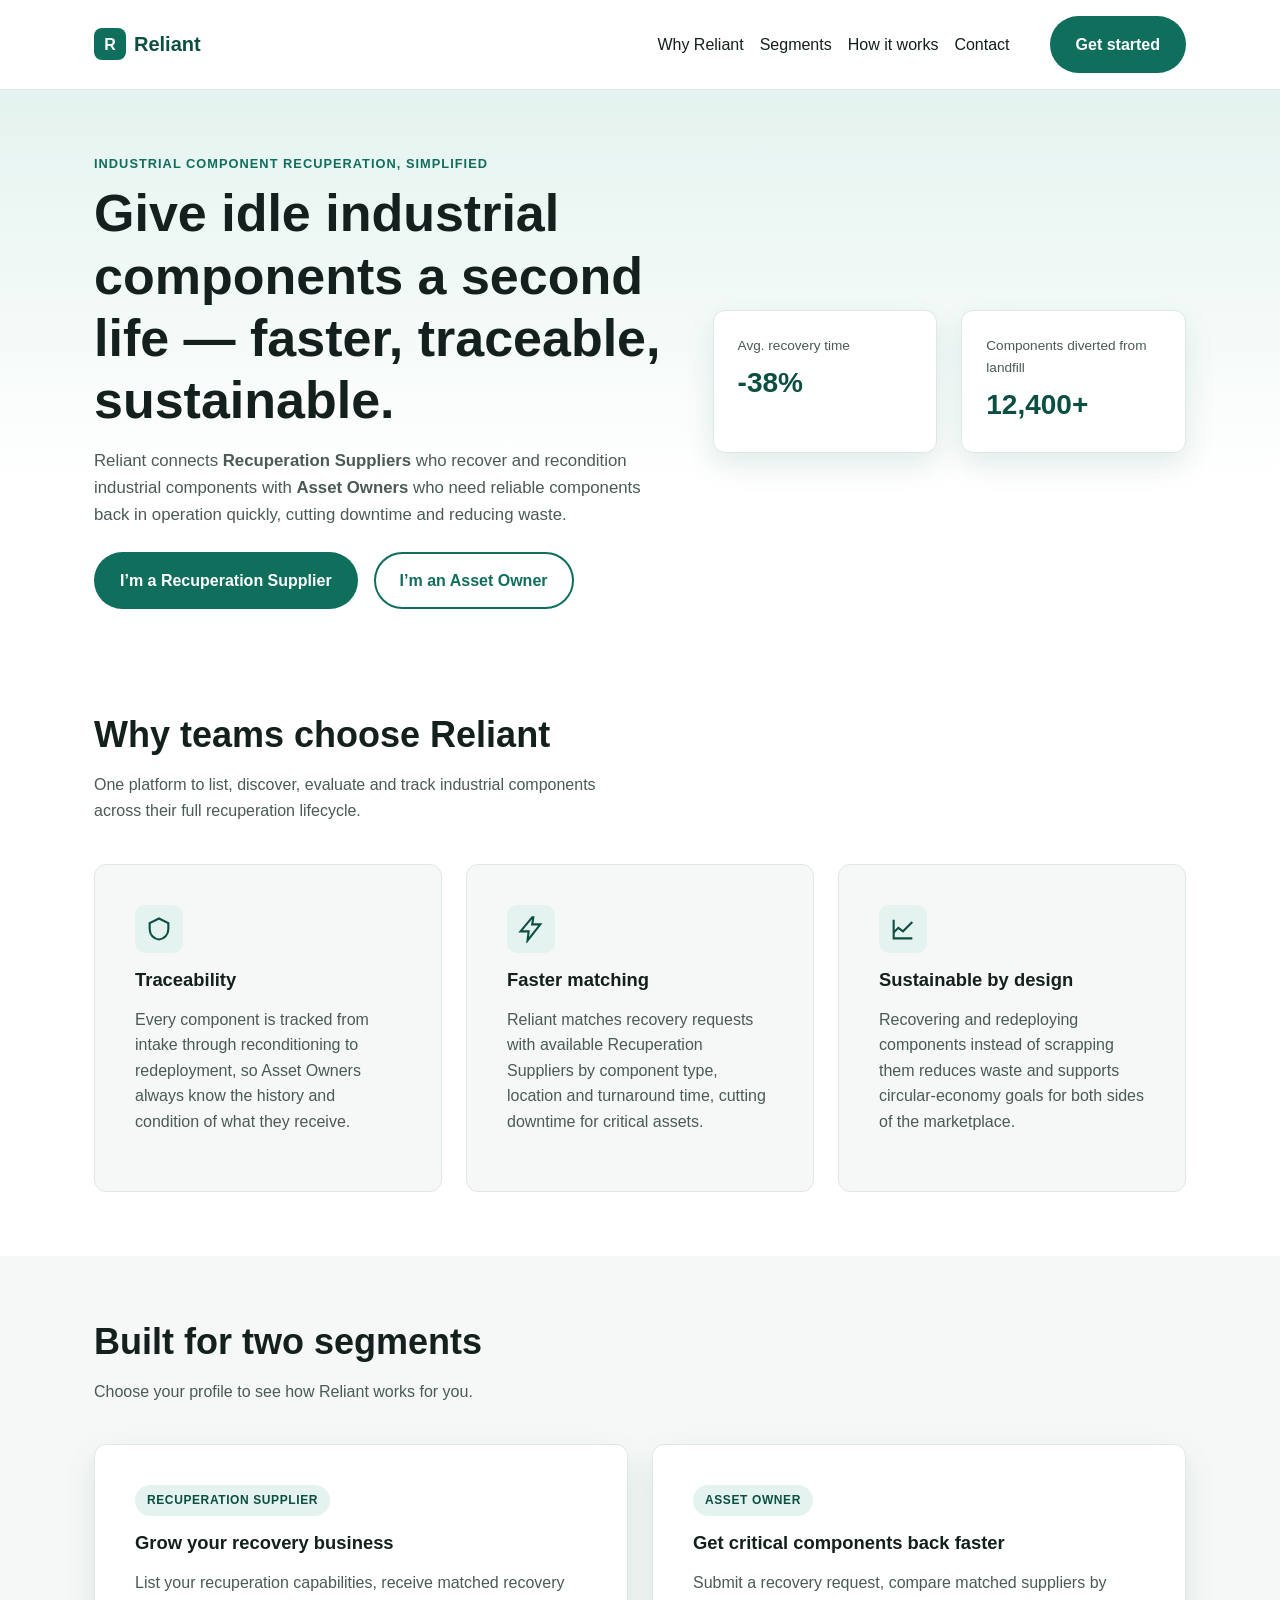
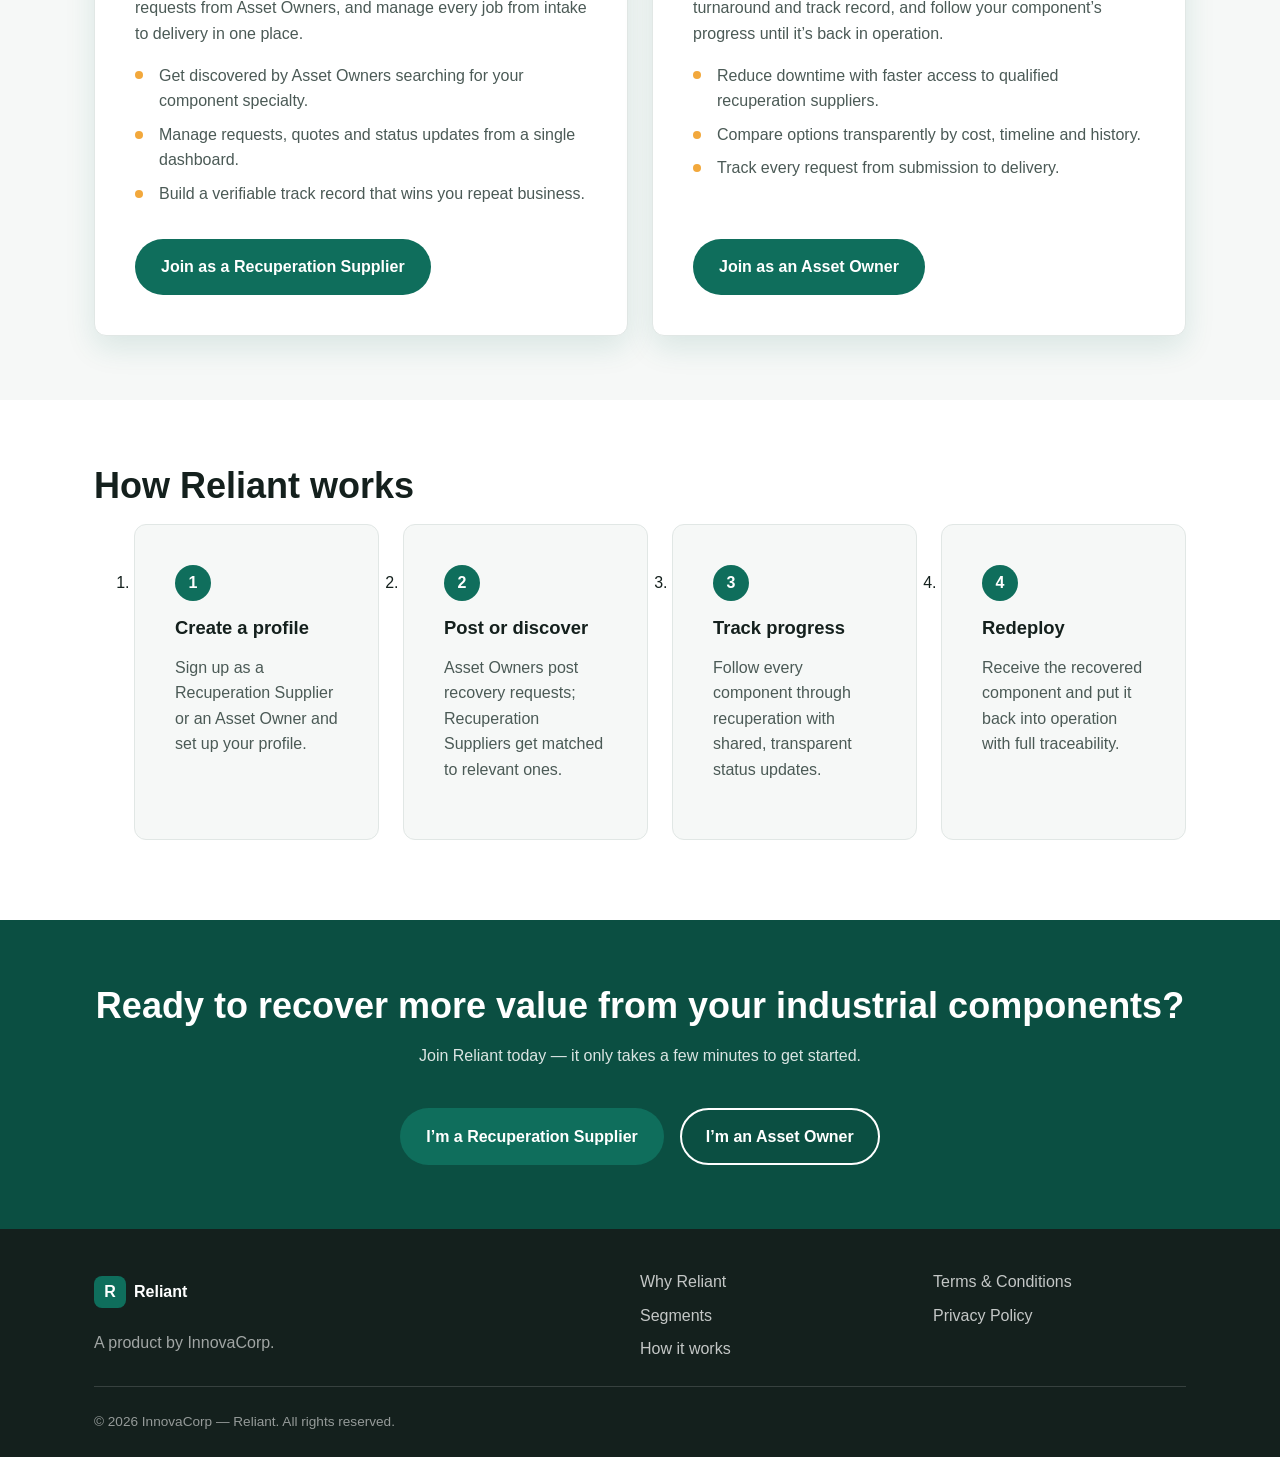
==== index.html @ 4a05639f "chore: initialize Reliant landing page repository" ====
<!DOCTYPE html>
<html lang="en">
<head>
  <meta charset="UTF-8" />
  <meta name="viewport" content="width=device-width, initial-scale=1.0" />
  <title>Reliant | Industrial Component Recuperation Platform</title>
  <meta name="description" content="Reliant connects Recuperation Suppliers and Asset Owners to recover, recondition and redeploy industrial components faster and more sustainably." />
  <meta name="keywords" content="Reliant, InnovaCorp, industrial component recovery, asset recovery, recuperation supplier, asset owner, circular economy" />
  <meta name="author" content="InnovaCorp" />

  <!-- Open Graph -->
  <meta property="og:title" content="Reliant | Industrial Component Recuperation Platform" />
  <meta property="og:description" content="Connecting Recuperation Suppliers and Asset Owners to give industrial components a second life." />
  <meta property="og:type" content="website" />

  <link rel="icon" href="assets/img/favicon.svg" type="image/svg+xml" />
  <link rel="stylesheet" href="assets/css/styles.css" />
</head>
<body>

  <a class="skip-link" href="#main-content">Skip to main content</a>

  <header class="site-header" role="banner">
    <div class="container header-inner">
      <a href="#top" class="logo" aria-label="Reliant home">
        <span class="logo-mark" aria-hidden="true">R</span>
        <span class="logo-text">Reliant</span>
      </a>

      <button
        class="nav-toggle"
        id="navToggle"
        type="button"
        aria-expanded="false"
        aria-controls="primaryNav"
        aria-label="Toggle navigation menu"
      >
        <span class="nav-toggle-bar"></span>
        <span class="nav-toggle-bar"></span>
        <span class="nav-toggle-bar"></span>
      </button>

      <nav class="primary-nav" id="primaryNav" aria-label="Primary">
        <ul>
          <li><a href="#value-proposition">Why Reliant</a></li>
          <li><a href="#segments">Segments</a></li>
          <li><a href="#how-it-works">How it works</a></li>
          <li><a href="#contact-cta">Contact</a></li>
        </ul>
        <a class="btn btn-primary nav-cta" href="#segments">Get started</a>
      </nav>
    </div>
  </header>

  <main id="main-content">

    <section id="top" class="hero" aria-labelledby="hero-heading">
      <div class="container hero-inner">
        <div class="hero-copy">
          <p class="eyebrow">Industrial component recuperation, simplified</p>
          <h1 id="hero-heading">
            Give idle industrial components a second life &mdash; faster, traceable, sustainable.
          </h1>
          <p class="hero-subtitle">
            Reliant connects <strong>Recuperation Suppliers</strong> who recover and recondition
            industrial components with <strong>Asset Owners</strong> who need reliable components
            back in operation quickly, cutting downtime and reducing waste.
          </p>
          <div class="hero-actions">
            <a class="btn btn-primary" href="#segments" data-segment-link="recuperation-supplier">
              I&rsquo;m a Recuperation Supplier
            </a>
            <a class="btn btn-secondary" href="#segments" data-segment-link="asset-owner">
              I&rsquo;m an Asset Owner
            </a>
          </div>
        </div>
        <div class="hero-media" aria-hidden="true">
          <div class="hero-card hero-card-1">
            <span class="hero-card-label">Avg. recovery time</span>
            <span class="hero-card-value">-38%</span>
          </div>
          <div class="hero-card hero-card-2">
            <span class="hero-card-label">Components diverted from landfill</span>
            <span class="hero-card-value">12,400+</span>
          </div>
        </div>
      </div>
    </section>

    <section id="value-proposition" class="value-proposition" aria-labelledby="value-heading">
      <div class="container">
        <h2 id="value-heading">Why teams choose Reliant</h2>
        <p class="section-intro">
          One platform to list, discover, evaluate and track industrial components across their
          full recuperation lifecycle.
        </p>

        <div class="value-grid">
          <article class="value-card">
            <div class="value-icon" aria-hidden="true">
              <svg viewBox="0 0 24 24" width="28" height="28" fill="none" stroke="currentColor" stroke-width="1.8">
                <path d="M12 3l8 4v5c0 5-3.5 8.5-8 9-4.5-.5-8-4-8-9V7l8-4z" />
              </svg>
            </div>
            <h3>Traceability</h3>
            <p>
              Every component is tracked from intake through reconditioning to redeployment, so
              Asset Owners always know the history and condition of what they receive.
            </p>
          </article>

          <article class="value-card">
            <div class="value-icon" aria-hidden="true">
              <svg viewBox="0 0 24 24" width="28" height="28" fill="none" stroke="currentColor" stroke-width="1.8">
                <path d="M13 2L3 14h7l-1 8 11-14h-7l1-6z" />
              </svg>
            </div>
            <h3>Faster matching</h3>
            <p>
              Reliant matches recovery requests with available Recuperation Suppliers by
              component type, location and turnaround time, cutting downtime for critical assets.
            </p>
          </article>

          <article class="value-card">
            <div class="value-icon" aria-hidden="true">
              <svg viewBox="0 0 24 24" width="28" height="28" fill="none" stroke="currentColor" stroke-width="1.8">
                <path d="M4 4v16h16" />
                <path d="M4 15l4-4 4 3 8-8" />
              </svg>
            </div>
            <h3>Sustainable by design</h3>
            <p>
              Recovering and redeploying components instead of scrapping them reduces waste and
              supports circular-economy goals for both sides of the marketplace.
            </p>
          </article>
        </div>
      </div>
    </section>

    <section id="segments" class="segments" aria-labelledby="segments-heading">
      <div class="container">
        <h2 id="segments-heading">Built for two segments</h2>
        <p class="section-intro">Choose your profile to see how Reliant works for you.</p>

        <div class="segment-grid">
          <article class="segment-card" aria-labelledby="segment-supplier-heading">
            <p class="segment-tag">Recuperation Supplier</p>
            <h3 id="segment-supplier-heading">Grow your recovery business</h3>
            <p>
              List your recuperation capabilities, receive matched recovery requests from Asset
              Owners, and manage every job from intake to delivery in one place.
            </p>
            <ul class="segment-benefits">
              <li>Get discovered by Asset Owners searching for your component specialty.</li>
              <li>Manage requests, quotes and status updates from a single dashboard.</li>
              <li>Build a verifiable track record that wins you repeat business.</li>
            </ul>
            <a
              class="btn btn-primary"
              href="https://app.reliant.example.com/onboarding?segment=recuperation-supplier"
              data-segment-cta="recuperation-supplier"
            >
              Join as a Recuperation Supplier
            </a>
          </article>

          <article class="segment-card" aria-labelledby="segment-owner-heading">
            <p class="segment-tag">Asset Owner</p>
            <h3 id="segment-owner-heading">Get critical components back faster</h3>
            <p>
              Submit a recovery request, compare matched suppliers by turnaround and track
              record, and follow your component&rsquo;s progress until it&rsquo;s back in
              operation.
            </p>
            <ul class="segment-benefits">
              <li>Reduce downtime with faster access to qualified recuperation suppliers.</li>
              <li>Compare options transparently by cost, timeline and history.</li>
              <li>Track every request from submission to delivery.</li>
            </ul>
            <a
              class="btn btn-primary"
              href="https://app.reliant.example.com/onboarding?segment=asset-owner"
              data-segment-cta="asset-owner"
            >
              Join as an Asset Owner
            </a>
          </article>
        </div>
      </div>
    </section>

    <section id="how-it-works" class="how-it-works" aria-labelledby="how-heading">
      <div class="container">
        <h2 id="how-heading">How Reliant works</h2>

        <ol class="steps">
          <li class="step">
            <span class="step-number" aria-hidden="true">1</span>
            <h3>Create a profile</h3>
            <p>Sign up as a Recuperation Supplier or an Asset Owner and set up your profile.</p>
          </li>
          <li class="step">
            <span class="step-number" aria-hidden="true">2</span>
            <h3>Post or discover</h3>
            <p>Asset Owners post recovery requests; Recuperation Suppliers get matched to relevant ones.</p>
          </li>
          <li class="step">
            <span class="step-number" aria-hidden="true">3</span>
            <h3>Track progress</h3>
            <p>Follow every component through recuperation with shared, transparent status updates.</p>
          </li>
          <li class="step">
            <span class="step-number" aria-hidden="true">4</span>
            <h3>Redeploy</h3>
            <p>Receive the recovered component and put it back into operation with full traceability.</p>
          </li>
        </ol>
      </div>
    </section>

    <section id="contact-cta" class="contact-cta" aria-labelledby="contact-heading">
      <div class="container contact-cta-inner">
        <h2 id="contact-heading">Ready to recover more value from your industrial components?</h2>
        <p>Join Reliant today &mdash; it only takes a few minutes to get started.</p>
        <div class="hero-actions">
          <a class="btn btn-primary" href="https://app.reliant.example.com/onboarding?segment=recuperation-supplier">
            I&rsquo;m a Recuperation Supplier
          </a>
          <a class="btn btn-secondary" href="https://app.reliant.example.com/onboarding?segment=asset-owner">
            I&rsquo;m an Asset Owner
          </a>
        </div>
      </div>
    </section>

  </main>

  <footer class="site-footer" role="contentinfo">
    <div class="container footer-inner">
      <div class="footer-brand">
        <span class="logo-mark" aria-hidden="true">R</span>
        <span class="logo-text">Reliant</span>
        <p>A product by InnovaCorp.</p>
      </div>

      <nav class="footer-nav" aria-label="Footer">
        <ul>
          <li><a href="#value-proposition">Why Reliant</a></li>
          <li><a href="#segments">Segments</a></li>
          <li><a href="#how-it-works">How it works</a></li>
        </ul>
      </nav>

      <nav class="footer-legal" aria-label="Legal">
        <ul>
          <li><a href="legal/terms.html">Terms &amp; Conditions</a></li>
          <li><a href="legal/privacy.html">Privacy Policy</a></li>
        </ul>
      </nav>
    </div>
    <div class="container">
      <p class="footer-copyright">&copy; <span id="year"></span> InnovaCorp &mdash; Reliant. All rights reserved.</p>
    </div>
  </footer>

  <script src="assets/js/script.js"></script>
</body>
</html>
---- assets/css/styles.css ----
/* =========================================================
   Reliant Landing Page — Styles
   Mobile-first, responsive CSS3
   ========================================================= */

:root {
  /* Color system */
  --color-primary: #0f6e5c;
  --color-primary-dark: #0b4f42;
  --color-primary-light: #e4f3ef;
  --color-accent: #f2a83c;
  --color-ink: #14201d;
  --color-ink-soft: #4b5a56;
  --color-surface: #ffffff;
  --color-surface-alt: #f6f8f7;
  --color-border: #e1e7e5;

  /* Typography */
  --font-base: -apple-system, BlinkMacSystemFont, "Segoe UI", Roboto, Helvetica, Arial, sans-serif;
  --fs-h1: clamp(2rem, 4vw + 1rem, 3.25rem);
  --fs-h2: clamp(1.6rem, 2vw + 1rem, 2.25rem);
  --fs-h3: 1.15rem;
  --fs-body: 1rem;

  /* Spacing */
  --space-xs: 0.5rem;
  --space-sm: 1rem;
  --space-md: 1.5rem;
  --space-lg: 2.5rem;
  --space-xl: 4rem;

  --radius: 12px;
  --shadow: 0 12px 30px rgba(15, 110, 92, 0.12);
}

/* ---------- Reset & base ---------- */
*,
*::before,
*::after {
  box-sizing: border-box;
}

html {
  scroll-behavior: smooth;
}

body {
  margin: 0;
  font-family: var(--font-base);
  font-size: var(--fs-body);
  color: var(--color-ink);
  background: var(--color-surface);
  line-height: 1.6;
}

img,
svg {
  max-width: 100%;
  display: block;
}

a {
  color: inherit;
}

ul {
  list-style: none;
  margin: 0;
  padding: 0;
}

h1,
h2,
h3 {
  line-height: 1.2;
  margin: 0 0 var(--space-sm);
}

h1 {
  font-size: var(--fs-h1);
}

h2 {
  font-size: var(--fs-h2);
}

h3 {
  font-size: var(--fs-h3);
}

p {
  margin: 0 0 var(--space-sm);
  color: var(--color-ink-soft);
}

.container {
  width: 100%;
  max-width: 1140px;
  margin-inline: auto;
  padding-inline: var(--space-md);
}

/* ---------- Accessibility helpers ---------- */
.skip-link {
  position: absolute;
  left: -999px;
  top: auto;
  background: var(--color-primary);
  color: #fff;
  padding: 0.75rem 1rem;
  border-radius: 0 0 8px 0;
  z-index: 1000;
}

.skip-link:focus {
  left: 0;
  top: 0;
}

:focus-visible {
  outline: 3px solid var(--color-accent);
  outline-offset: 2px;
}

/* ---------- Buttons ---------- */
.btn {
  display: inline-block;
  padding: 0.85rem 1.5rem;
  border-radius: 999px;
  font-weight: 600;
  text-decoration: none;
  transition: transform 0.15s ease, box-shadow 0.15s ease, background-color 0.15s ease;
  border: 2px solid transparent;
}

.btn-primary {
  background: var(--color-primary);
  color: #fff;
}

.btn-primary:hover {
  background: var(--color-primary-dark);
  transform: translateY(-1px);
}

.btn-secondary {
  background: transparent;
  color: var(--color-primary);
  border-color: var(--color-primary);
}

.btn-secondary:hover {
  background: var(--color-primary-light);
}

/* ---------- Header ---------- */
.site-header {
  position: sticky;
  top: 0;
  background: rgba(255, 255, 255, 0.92);
  backdrop-filter: blur(6px);
  border-bottom: 1px solid var(--color-border);
  z-index: 100;
}

.header-inner {
  display: flex;
  align-items: center;
  justify-content: space-between;
  padding-block: var(--space-sm);
  position: relative;
}

.logo {
  display: inline-flex;
  align-items: center;
  gap: 0.5rem;
  text-decoration: none;
  font-weight: 800;
  font-size: 1.25rem;
  color: var(--color-primary-dark);
}

.logo-mark {
  display: inline-flex;
  align-items: center;
  justify-content: center;
  width: 2rem;
  height: 2rem;
  border-radius: 8px;
  background: var(--color-primary);
  color: #fff;
  font-size: 1rem;
}

.nav-toggle {
  display: inline-flex;
  flex-direction: column;
  justify-content: center;
  gap: 5px;
  width: 40px;
  height: 40px;
  background: transparent;
  border: 1px solid var(--color-border);
  border-radius: 8px;
  cursor: pointer;
}

.nav-toggle-bar {
  width: 18px;
  height: 2px;
  background: var(--color-ink);
  margin-inline: auto;
  transition: transform 0.2s ease, opacity 0.2s ease;
}

.primary-nav {
  position: absolute;
  top: 100%;
  left: 0;
  right: 0;
  background: var(--color-surface);
  border-bottom: 1px solid var(--color-border);
  display: none;
  flex-direction: column;
  padding: var(--space-sm) var(--space-md) var(--space-md);
}

.primary-nav.is-open {
  display: flex;
}

.primary-nav ul {
  display: flex;
  flex-direction: column;
  gap: var(--space-sm);
  margin-bottom: var(--space-sm);
}

.primary-nav a:not(.btn) {
  text-decoration: none;
  color: var(--color-ink);
  font-weight: 500;
}

.nav-cta {
  align-self: flex-start;
}

/* ---------- Hero ---------- */
.hero {
  background: linear-gradient(180deg, var(--color-primary-light) 0%, #ffffff 70%);
  padding-block: var(--space-xl) var(--space-lg);
}

.hero-inner {
  display: grid;
  gap: var(--space-lg);
}

.eyebrow {
  text-transform: uppercase;
  letter-spacing: 0.08em;
  font-weight: 700;
  font-size: 0.8rem;
  color: var(--color-primary);
  margin-bottom: var(--space-xs);
}

.hero-subtitle {
  font-size: 1.05rem;
  max-width: 60ch;
}

.hero-actions {
  display: flex;
  flex-wrap: wrap;
  gap: var(--space-sm);
  margin-top: var(--space-md);
}

.hero-media {
  display: flex;
  flex-wrap: wrap;
  gap: var(--space-md);
}

.hero-card {
  background: var(--color-surface);
  border: 1px solid var(--color-border);
  border-radius: var(--radius);
  box-shadow: var(--shadow);
  padding: var(--space-md);
  flex: 1 1 200px;
}

.hero-card-label {
  display: block;
  font-size: 0.85rem;
  color: var(--color-ink-soft);
  margin-bottom: 0.25rem;
}

.hero-card-value {
  display: block;
  font-size: 1.75rem;
  font-weight: 800;
  color: var(--color-primary-dark);
}

/* ---------- Section shared ---------- */
section {
  padding-block: var(--space-xl);
}

.section-intro {
  max-width: 60ch;
  margin-bottom: var(--space-lg);
}

/* ---------- Value proposition ---------- */
.value-grid {
  display: grid;
  gap: var(--space-md);
  grid-template-columns: 1fr;
}

.value-card {
  background: var(--color-surface-alt);
  border-radius: var(--radius);
  padding: var(--space-lg);
  border: 1px solid var(--color-border);
}

.value-icon {
  display: inline-flex;
  align-items: center;
  justify-content: center;
  width: 3rem;
  height: 3rem;
  border-radius: 10px;
  background: var(--color-primary-light);
  color: var(--color-primary-dark);
  margin-bottom: var(--space-sm);
}

/* ---------- Segments ---------- */
.segments {
  background: var(--color-surface-alt);
}

.segment-grid {
  display: grid;
  gap: var(--space-md);
  grid-template-columns: 1fr;
}

.segment-card {
  background: var(--color-surface);
  border: 1px solid var(--color-border);
  border-radius: var(--radius);
  padding: var(--space-lg);
  box-shadow: var(--shadow);
  display: flex;
  flex-direction: column;
}

.segment-tag {
  display: inline-block;
  align-self: flex-start;
  background: var(--color-primary-light);
  color: var(--color-primary-dark);
  font-weight: 700;
  font-size: 0.75rem;
  text-transform: uppercase;
  letter-spacing: 0.05em;
  padding: 0.35rem 0.75rem;
  border-radius: 999px;
  margin-bottom: var(--space-sm);
}

.segment-benefits {
  margin-bottom: var(--space-md);
}

.segment-benefits li {
  position: relative;
  padding-left: 1.5rem;
  margin-bottom: 0.5rem;
  color: var(--color-ink-soft);
}

.segment-benefits li::before {
  content: "";
  position: absolute;
  left: 0;
  top: 0.55em;
  width: 8px;
  height: 8px;
  border-radius: 50%;
  background: var(--color-accent);
}

.segment-card .btn {
  margin-top: auto;
  align-self: flex-start;
}

.segment-card.is-highlighted {
  border-color: var(--color-accent);
  box-shadow: 0 0 0 3px rgba(242, 168, 60, 0.35), var(--shadow);
  transition: box-shadow 0.3s ease, border-color 0.3s ease;
}

/* ---------- How it works ---------- */
.steps {
  display: grid;
  gap: var(--space-md);
  grid-template-columns: 1fr;
  counter-reset: step;
}

.step {
  background: var(--color-surface-alt);
  border-radius: var(--radius);
  padding: var(--space-lg);
  border: 1px solid var(--color-border);
}

.step-number {
  display: inline-flex;
  align-items: center;
  justify-content: center;
  width: 2.25rem;
  height: 2.25rem;
  border-radius: 50%;
  background: var(--color-primary);
  color: #fff;
  font-weight: 700;
  margin-bottom: var(--space-sm);
}

/* ---------- Contact CTA ---------- */
.contact-cta {
  background: var(--color-primary-dark);
  color: #fff;
  text-align: center;
}

.contact-cta h2 {
  color: #fff;
}

.contact-cta p {
  color: rgba(255, 255, 255, 0.85);
}

.contact-cta-inner {
  display: flex;
  flex-direction: column;
  align-items: center;
}

.contact-cta .hero-actions {
  justify-content: center;
}

.contact-cta .btn-secondary {
  color: #fff;
  border-color: #fff;
}

.contact-cta .btn-secondary:hover {
  background: rgba(255, 255, 255, 0.12);
}

/* ---------- Footer ---------- */
.site-footer {
  background: var(--color-ink);
  color: rgba(255, 255, 255, 0.75);
  padding-block: var(--space-lg) var(--space-md);
}

.footer-inner {
  display: grid;
  gap: var(--space-lg);
  margin-bottom: var(--space-md);
}

.footer-brand {
  display: flex;
  flex-wrap: wrap;
  align-items: center;
  gap: 0.5rem;
  color: #fff;
  font-weight: 700;
}

.footer-brand p {
  width: 100%;
  color: rgba(255, 255, 255, 0.6);
  font-weight: 400;
  margin: 0;
}

.footer-nav ul,
.footer-legal ul {
  display: flex;
  flex-direction: column;
  gap: 0.5rem;
}

.footer-nav a,
.footer-legal a {
  text-decoration: none;
  color: rgba(255, 255, 255, 0.75);
}

.footer-nav a:hover,
.footer-legal a:hover {
  color: #fff;
}

.footer-copyright {
  border-top: 1px solid rgba(255, 255, 255, 0.15);
  padding-top: var(--space-md);
  font-size: 0.85rem;
  margin: 0;
  color: rgba(255, 255, 255, 0.55);
}

/* =========================================================
   Responsive breakpoints
   ========================================================= */

@media (min-width: 640px) {
  .value-grid {
    grid-template-columns: repeat(2, 1fr);
  }

  .steps {
    grid-template-columns: repeat(2, 1fr);
  }
}

@media (min-width: 768px) {
  .nav-toggle {
    display: none;
  }

  .primary-nav {
    position: static;
    display: flex !important;
    flex-direction: row;
    align-items: center;
    gap: var(--space-lg);
    background: transparent;
    border: none;
    padding: 0;
  }

  .primary-nav ul {
    flex-direction: row;
    margin-bottom: 0;
  }

  .footer-inner {
    grid-template-columns: 2fr 1fr 1fr;
  }
}

@media (min-width: 900px) {
  .hero-inner {
    grid-template-columns: 1.1fr 0.9fr;
    align-items: center;
  }

  .value-grid {
    grid-template-columns: repeat(3, 1fr);
  }

  .segment-grid {
    grid-template-columns: repeat(2, 1fr);
  }

  .steps {
    grid-template-columns: repeat(4, 1fr);
  }
}
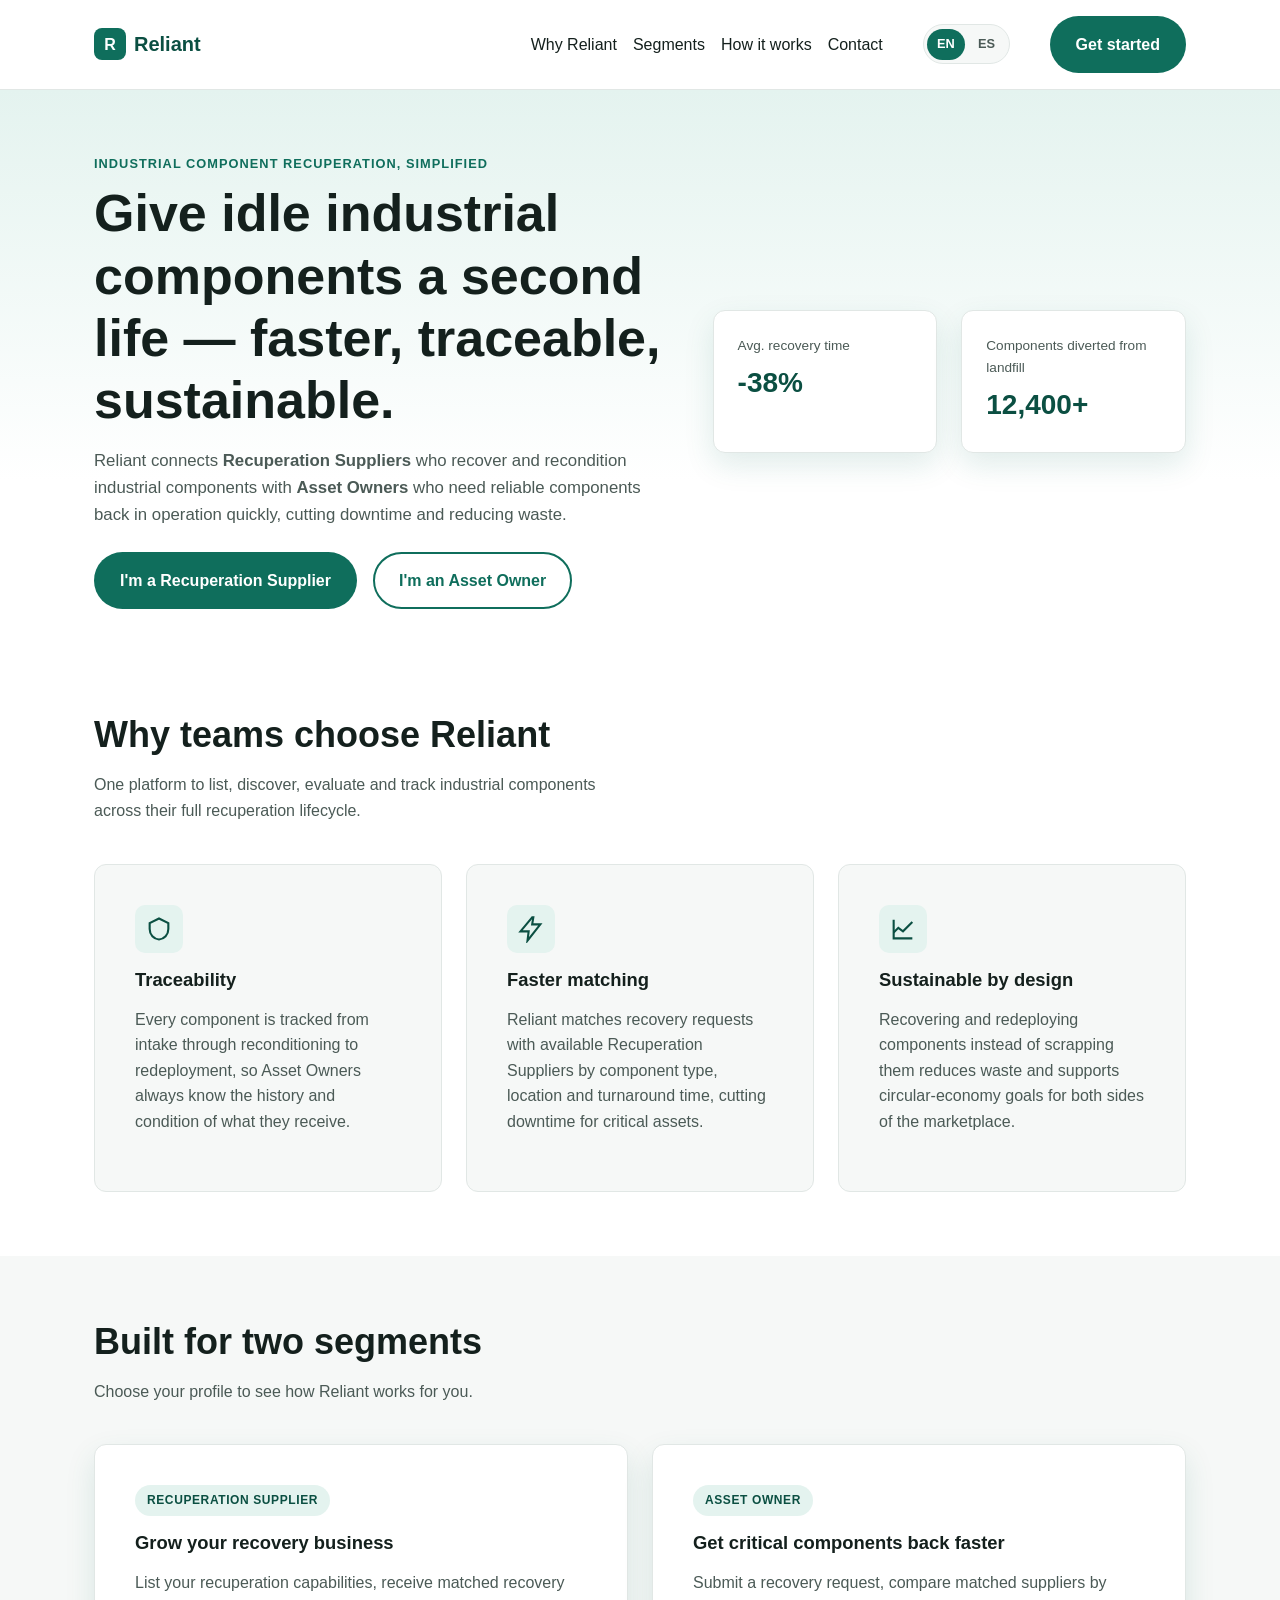
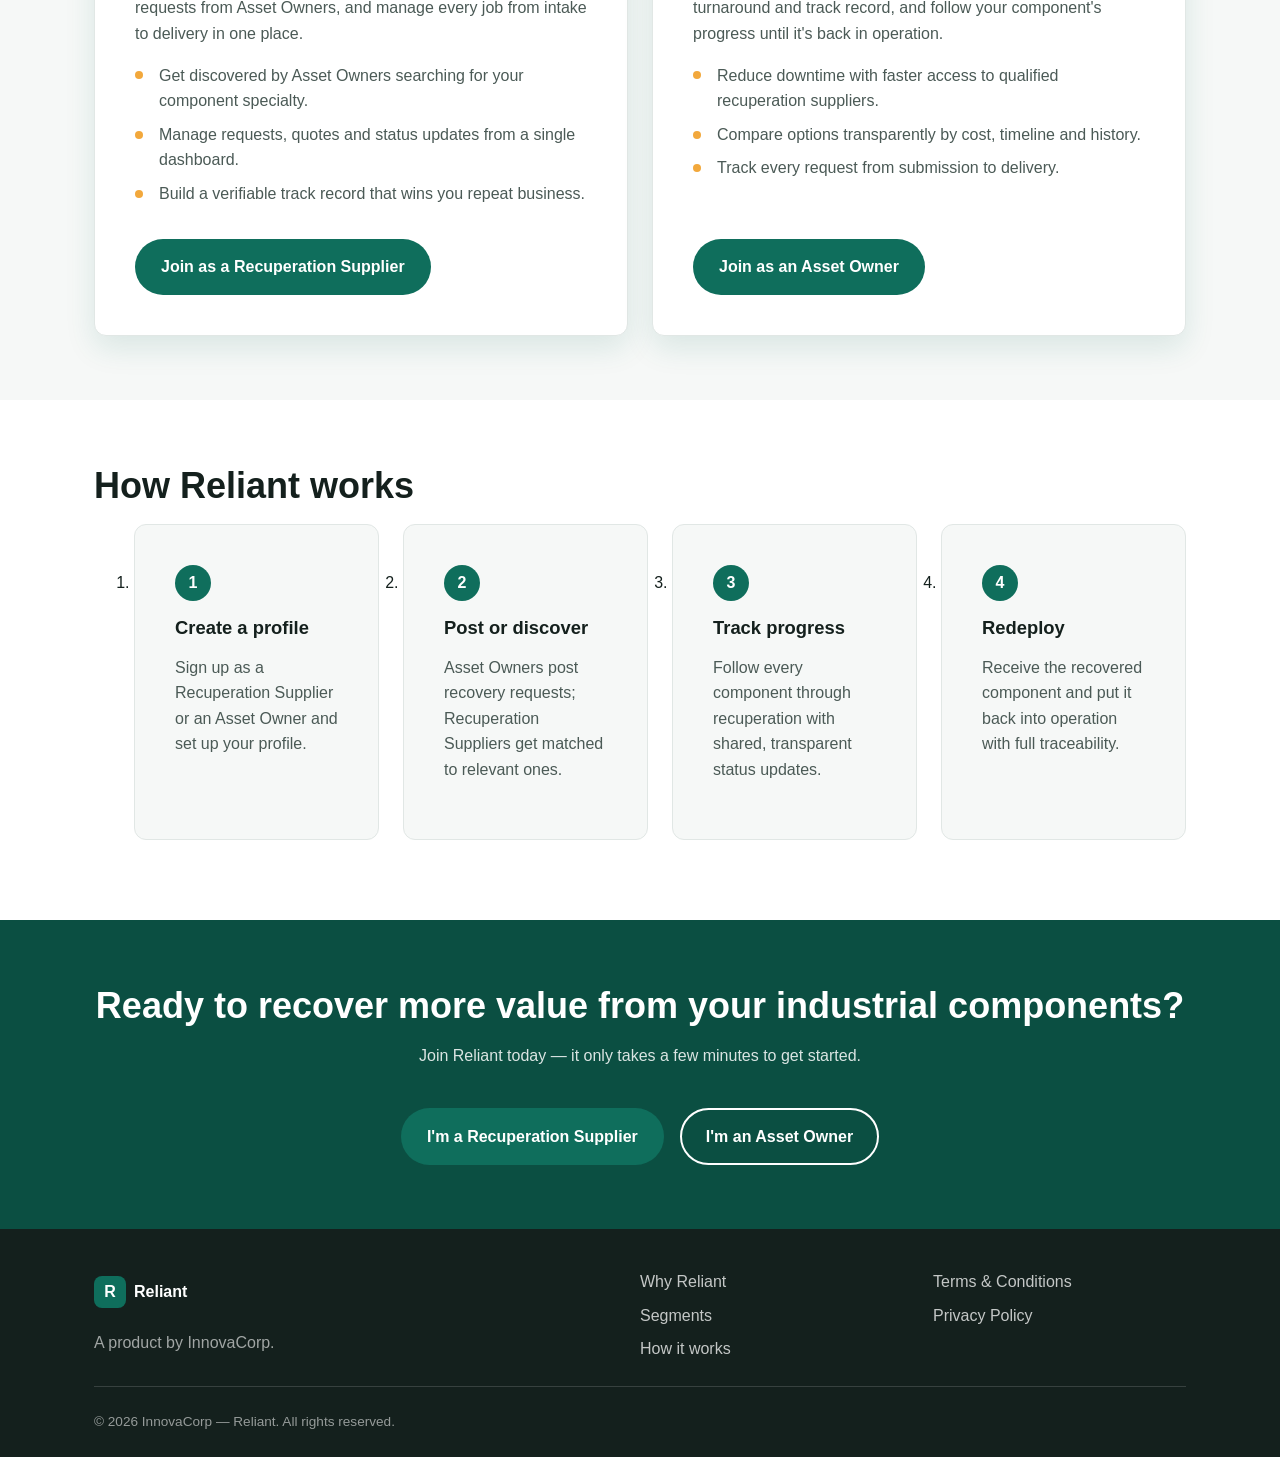
==== commit 9edfcb8b: "feat(i18n): add English and Spanish internationalization" ====
--- a/index.html
+++ b/index.html
@@ -3,8 +3,8 @@
 <head>
   <meta charset="UTF-8" />
   <meta name="viewport" content="width=device-width, initial-scale=1.0" />
-  <title>Reliant | Industrial Component Recuperation Platform</title>
-  <meta name="description" content="Reliant connects Recuperation Suppliers and Asset Owners to recover, recondition and redeploy industrial components faster and more sustainably." />
+  <title data-i18n="meta.home.title">Reliant | Industrial Component Recuperation Platform</title>
+  <meta name="description" data-i18n-content="meta.home.description" content="Reliant connects Recuperation Suppliers and Asset Owners to recover, recondition and redeploy industrial components faster and more sustainably." />
   <meta name="keywords" content="Reliant, InnovaCorp, industrial component recovery, asset recovery, recuperation supplier, asset owner, circular economy" />
   <meta name="author" content="InnovaCorp" />
 
@@ -18,11 +18,11 @@
 </head>
 <body>
 
-  <a class="skip-link" href="#main-content">Skip to main content</a>
+  <a class="skip-link" href="#main-content" data-i18n="accessibility.skip">Skip to main content</a>
 
   <header class="site-header" role="banner">
     <div class="container header-inner">
-      <a href="#top" class="logo" aria-label="Reliant home">
+      <a href="#top" class="logo" aria-label="Reliant home" data-i18n-aria-label="accessibility.home">
         <span class="logo-mark" aria-hidden="true">R</span>
         <span class="logo-text">Reliant</span>
       </a>
@@ -34,20 +34,25 @@
         aria-expanded="false"
         aria-controls="primaryNav"
         aria-label="Toggle navigation menu"
+        data-i18n-aria-label="accessibility.menu"
       >
         <span class="nav-toggle-bar"></span>
         <span class="nav-toggle-bar"></span>
         <span class="nav-toggle-bar"></span>
       </button>
 
-      <nav class="primary-nav" id="primaryNav" aria-label="Primary">
+      <nav class="primary-nav" id="primaryNav" aria-label="Primary" data-i18n-aria-label="accessibility.primary">
         <ul>
-          <li><a href="#value-proposition">Why Reliant</a></li>
-          <li><a href="#segments">Segments</a></li>
-          <li><a href="#how-it-works">How it works</a></li>
-          <li><a href="#contact-cta">Contact</a></li>
+          <li><a href="#value-proposition" data-i18n="nav.why">Why Reliant</a></li>
+          <li><a href="#segments" data-i18n="nav.segments">Segments</a></li>
+          <li><a href="#how-it-works" data-i18n="nav.how">How it works</a></li>
+          <li><a href="#contact-cta" data-i18n="nav.contact">Contact</a></li>
         </ul>
-        <a class="btn btn-primary nav-cta" href="#segments">Get started</a>
+        <div class="language-switcher" role="group" aria-label="Language selector" data-i18n-aria-label="accessibility.language">
+          <button type="button" data-language="en" aria-pressed="false">EN</button>
+          <button type="button" data-language="es" aria-pressed="false">ES</button>
+        </div>
+        <a class="btn btn-primary nav-cta" href="#segments" data-i18n="nav.start">Get started</a>
       </nav>
     </div>
   </header>
@@ -57,31 +62,31 @@
     <section id="top" class="hero" aria-labelledby="hero-heading">
       <div class="container hero-inner">
         <div class="hero-copy">
-          <p class="eyebrow">Industrial component recuperation, simplified</p>
-          <h1 id="hero-heading">
+          <p class="eyebrow" data-i18n="hero.eyebrow">Industrial component recuperation, simplified</p>
+          <h1 id="hero-heading" data-i18n="hero.title">
             Give idle industrial components a second life &mdash; faster, traceable, sustainable.
           </h1>
-          <p class="hero-subtitle">
+          <p class="hero-subtitle" data-i18n-html="hero.subtitle">
             Reliant connects <strong>Recuperation Suppliers</strong> who recover and recondition
             industrial components with <strong>Asset Owners</strong> who need reliable components
             back in operation quickly, cutting downtime and reducing waste.
           </p>
           <div class="hero-actions">
-            <a class="btn btn-primary" href="#segments" data-segment-link="recuperation-supplier">
+            <a class="btn btn-primary" href="#segments" data-segment-link="recuperation-supplier" data-i18n="hero.supplier">
               I&rsquo;m a Recuperation Supplier
             </a>
-            <a class="btn btn-secondary" href="#segments" data-segment-link="asset-owner">
+            <a class="btn btn-secondary" href="#segments" data-segment-link="asset-owner" data-i18n="hero.owner">
               I&rsquo;m an Asset Owner
             </a>
           </div>
         </div>
         <div class="hero-media" aria-hidden="true">
           <div class="hero-card hero-card-1">
-            <span class="hero-card-label">Avg. recovery time</span>
+            <span class="hero-card-label" data-i18n="hero.metric.time">Avg. recovery time</span>
             <span class="hero-card-value">-38%</span>
           </div>
           <div class="hero-card hero-card-2">
-            <span class="hero-card-label">Components diverted from landfill</span>
+            <span class="hero-card-label" data-i18n="hero.metric.components">Components diverted from landfill</span>
             <span class="hero-card-value">12,400+</span>
           </div>
         </div>
@@ -90,8 +95,8 @@
 
     <section id="value-proposition" class="value-proposition" aria-labelledby="value-heading">
       <div class="container">
-        <h2 id="value-heading">Why teams choose Reliant</h2>
-        <p class="section-intro">
+        <h2 id="value-heading" data-i18n="value.title">Why teams choose Reliant</h2>
+        <p class="section-intro" data-i18n="value.intro">
           One platform to list, discover, evaluate and track industrial components across their
           full recuperation lifecycle.
         </p>
@@ -103,8 +108,8 @@
                 <path d="M12 3l8 4v5c0 5-3.5 8.5-8 9-4.5-.5-8-4-8-9V7l8-4z" />
               </svg>
             </div>
-            <h3>Traceability</h3>
-            <p>
+            <h3 data-i18n="value.traceability.title">Traceability</h3>
+            <p data-i18n="value.traceability.body">
               Every component is tracked from intake through reconditioning to redeployment, so
               Asset Owners always know the history and condition of what they receive.
             </p>
@@ -116,8 +121,8 @@
                 <path d="M13 2L3 14h7l-1 8 11-14h-7l1-6z" />
               </svg>
             </div>
-            <h3>Faster matching</h3>
-            <p>
+            <h3 data-i18n="value.matching.title">Faster matching</h3>
+            <p data-i18n="value.matching.body">
               Reliant matches recovery requests with available Recuperation Suppliers by
               component type, location and turnaround time, cutting downtime for critical assets.
             </p>
@@ -130,8 +135,8 @@
                 <path d="M4 15l4-4 4 3 8-8" />
               </svg>
             </div>
-            <h3>Sustainable by design</h3>
-            <p>
+            <h3 data-i18n="value.sustainable.title">Sustainable by design</h3>
+            <p data-i18n="value.sustainable.body">
               Recovering and redeploying components instead of scrapping them reduces waste and
               supports circular-economy goals for both sides of the marketplace.
             </p>
@@ -142,48 +147,50 @@
 
     <section id="segments" class="segments" aria-labelledby="segments-heading">
       <div class="container">
-        <h2 id="segments-heading">Built for two segments</h2>
-        <p class="section-intro">Choose your profile to see how Reliant works for you.</p>
+        <h2 id="segments-heading" data-i18n="segments.title">Built for two segments</h2>
+        <p class="section-intro" data-i18n="segments.intro">Choose your profile to see how Reliant works for you.</p>
 
         <div class="segment-grid">
           <article class="segment-card" aria-labelledby="segment-supplier-heading">
-            <p class="segment-tag">Recuperation Supplier</p>
-            <h3 id="segment-supplier-heading">Grow your recovery business</h3>
-            <p>
+            <p class="segment-tag" data-i18n="segments.supplier.tag">Recuperation Supplier</p>
+            <h3 id="segment-supplier-heading" data-i18n="segments.supplier.title">Grow your recovery business</h3>
+            <p data-i18n="segments.supplier.body">
               List your recuperation capabilities, receive matched recovery requests from Asset
               Owners, and manage every job from intake to delivery in one place.
             </p>
             <ul class="segment-benefits">
-              <li>Get discovered by Asset Owners searching for your component specialty.</li>
-              <li>Manage requests, quotes and status updates from a single dashboard.</li>
-              <li>Build a verifiable track record that wins you repeat business.</li>
+              <li data-i18n="segments.supplier.benefit1">Get discovered by Asset Owners searching for your component specialty.</li>
+              <li data-i18n="segments.supplier.benefit2">Manage requests, quotes and status updates from a single dashboard.</li>
+              <li data-i18n="segments.supplier.benefit3">Build a verifiable track record that wins you repeat business.</li>
             </ul>
             <a
               class="btn btn-primary"
               href="https://app.reliant.example.com/onboarding?segment=recuperation-supplier"
               data-segment-cta="recuperation-supplier"
+              data-i18n="segments.supplier.cta"
             >
               Join as a Recuperation Supplier
             </a>
           </article>
 
           <article class="segment-card" aria-labelledby="segment-owner-heading">
-            <p class="segment-tag">Asset Owner</p>
-            <h3 id="segment-owner-heading">Get critical components back faster</h3>
-            <p>
+            <p class="segment-tag" data-i18n="segments.owner.tag">Asset Owner</p>
+            <h3 id="segment-owner-heading" data-i18n="segments.owner.title">Get critical components back faster</h3>
+            <p data-i18n="segments.owner.body">
               Submit a recovery request, compare matched suppliers by turnaround and track
               record, and follow your component&rsquo;s progress until it&rsquo;s back in
               operation.
             </p>
             <ul class="segment-benefits">
-              <li>Reduce downtime with faster access to qualified recuperation suppliers.</li>
-              <li>Compare options transparently by cost, timeline and history.</li>
-              <li>Track every request from submission to delivery.</li>
+              <li data-i18n="segments.owner.benefit1">Reduce downtime with faster access to qualified recuperation suppliers.</li>
+              <li data-i18n="segments.owner.benefit2">Compare options transparently by cost, timeline and history.</li>
+              <li data-i18n="segments.owner.benefit3">Track every request from submission to delivery.</li>
             </ul>
             <a
               class="btn btn-primary"
               href="https://app.reliant.example.com/onboarding?segment=asset-owner"
               data-segment-cta="asset-owner"
+              data-i18n="segments.owner.cta"
             >
               Join as an Asset Owner
             </a>
@@ -194,28 +201,28 @@
 
     <section id="how-it-works" class="how-it-works" aria-labelledby="how-heading">
       <div class="container">
-        <h2 id="how-heading">How Reliant works</h2>
+        <h2 id="how-heading" data-i18n="steps.title">How Reliant works</h2>
 
         <ol class="steps">
           <li class="step">
             <span class="step-number" aria-hidden="true">1</span>
-            <h3>Create a profile</h3>
-            <p>Sign up as a Recuperation Supplier or an Asset Owner and set up your profile.</p>
+            <h3 data-i18n="steps.profile.title">Create a profile</h3>
+            <p data-i18n="steps.profile.body">Sign up as a Recuperation Supplier or an Asset Owner and set up your profile.</p>
           </li>
           <li class="step">
             <span class="step-number" aria-hidden="true">2</span>
-            <h3>Post or discover</h3>
-            <p>Asset Owners post recovery requests; Recuperation Suppliers get matched to relevant ones.</p>
+            <h3 data-i18n="steps.discover.title">Post or discover</h3>
+            <p data-i18n="steps.discover.body">Asset Owners post recovery requests; Recuperation Suppliers get matched to relevant ones.</p>
           </li>
           <li class="step">
             <span class="step-number" aria-hidden="true">3</span>
-            <h3>Track progress</h3>
-            <p>Follow every component through recuperation with shared, transparent status updates.</p>
+            <h3 data-i18n="steps.track.title">Track progress</h3>
+            <p data-i18n="steps.track.body">Follow every component through recuperation with shared, transparent status updates.</p>
           </li>
           <li class="step">
             <span class="step-number" aria-hidden="true">4</span>
-            <h3>Redeploy</h3>
-            <p>Receive the recovered component and put it back into operation with full traceability.</p>
+            <h3 data-i18n="steps.redeploy.title">Redeploy</h3>
+            <p data-i18n="steps.redeploy.body">Receive the recovered component and put it back into operation with full traceability.</p>
           </li>
         </ol>
       </div>
@@ -223,13 +230,13 @@
 
     <section id="contact-cta" class="contact-cta" aria-labelledby="contact-heading">
       <div class="container contact-cta-inner">
-        <h2 id="contact-heading">Ready to recover more value from your industrial components?</h2>
-        <p>Join Reliant today &mdash; it only takes a few minutes to get started.</p>
+        <h2 id="contact-heading" data-i18n="cta.title">Ready to recover more value from your industrial components?</h2>
+        <p data-i18n="cta.body">Join Reliant today &mdash; it only takes a few minutes to get started.</p>
         <div class="hero-actions">
-          <a class="btn btn-primary" href="https://app.reliant.example.com/onboarding?segment=recuperation-supplier">
+          <a class="btn btn-primary" href="https://app.reliant.example.com/onboarding?segment=recuperation-supplier" data-i18n="hero.supplier">
             I&rsquo;m a Recuperation Supplier
           </a>
-          <a class="btn btn-secondary" href="https://app.reliant.example.com/onboarding?segment=asset-owner">
+          <a class="btn btn-secondary" href="https://app.reliant.example.com/onboarding?segment=asset-owner" data-i18n="hero.owner">
             I&rsquo;m an Asset Owner
           </a>
         </div>
@@ -243,29 +250,30 @@
       <div class="footer-brand">
         <span class="logo-mark" aria-hidden="true">R</span>
         <span class="logo-text">Reliant</span>
-        <p>A product by InnovaCorp.</p>
-      </div>
-
-      <nav class="footer-nav" aria-label="Footer">
+        <p data-i18n="footer.product">A product by InnovaCorp.</p>
+      </div>
+
+      <nav class="footer-nav" aria-label="Footer" data-i18n-aria-label="accessibility.footer">
         <ul>
-          <li><a href="#value-proposition">Why Reliant</a></li>
-          <li><a href="#segments">Segments</a></li>
-          <li><a href="#how-it-works">How it works</a></li>
+          <li><a href="#value-proposition" data-i18n="nav.why">Why Reliant</a></li>
+          <li><a href="#segments" data-i18n="nav.segments">Segments</a></li>
+          <li><a href="#how-it-works" data-i18n="nav.how">How it works</a></li>
         </ul>
       </nav>
 
-      <nav class="footer-legal" aria-label="Legal">
+      <nav class="footer-legal" aria-label="Legal" data-i18n-aria-label="accessibility.legal">
         <ul>
-          <li><a href="legal/terms.html">Terms &amp; Conditions</a></li>
-          <li><a href="legal/privacy.html">Privacy Policy</a></li>
+          <li><a href="legal/terms.html" data-i18n="footer.terms">Terms &amp; Conditions</a></li>
+          <li><a href="legal/privacy.html" data-i18n="footer.privacy">Privacy Policy</a></li>
         </ul>
       </nav>
     </div>
     <div class="container">
-      <p class="footer-copyright">&copy; <span id="year"></span> InnovaCorp &mdash; Reliant. All rights reserved.</p>
+      <p class="footer-copyright">&copy; <span id="year"></span> <span data-i18n="footer.copyright">InnovaCorp &mdash; Reliant. All rights reserved.</span></p>
     </div>
   </footer>
 
+  <script src="assets/js/i18n.js"></script>
   <script src="assets/js/script.js"></script>
 </body>
 </html>
--- a/assets/css/styles.css
+++ b/assets/css/styles.css
@@ -245,6 +245,40 @@
 
 .nav-cta {
   align-self: flex-start;
+}
+
+.language-switcher {
+  display: inline-flex;
+  align-items: center;
+  gap: 0.2rem;
+  width: fit-content;
+  margin-bottom: var(--space-sm);
+  padding: 0.2rem;
+  background: var(--color-surface-alt);
+  border: 1px solid var(--color-border);
+  border-radius: 999px;
+}
+
+.language-switcher button {
+  min-width: 2.35rem;
+  padding: 0.35rem 0.55rem;
+  border: 0;
+  border-radius: 999px;
+  background: transparent;
+  color: var(--color-ink-soft);
+  font: inherit;
+  font-size: 0.8rem;
+  font-weight: 700;
+  cursor: pointer;
+}
+
+.language-switcher button:hover {
+  color: var(--color-primary-dark);
+}
+
+.language-switcher button.is-active {
+  background: var(--color-primary);
+  color: #fff;
 }
 
 /* ---------- Hero ---------- */
@@ -564,6 +598,10 @@
     margin-bottom: 0;
   }
 
+  .primary-nav .language-switcher {
+    margin-bottom: 0;
+  }
+
   .footer-inner {
     grid-template-columns: 2fr 1fr 1fr;
   }
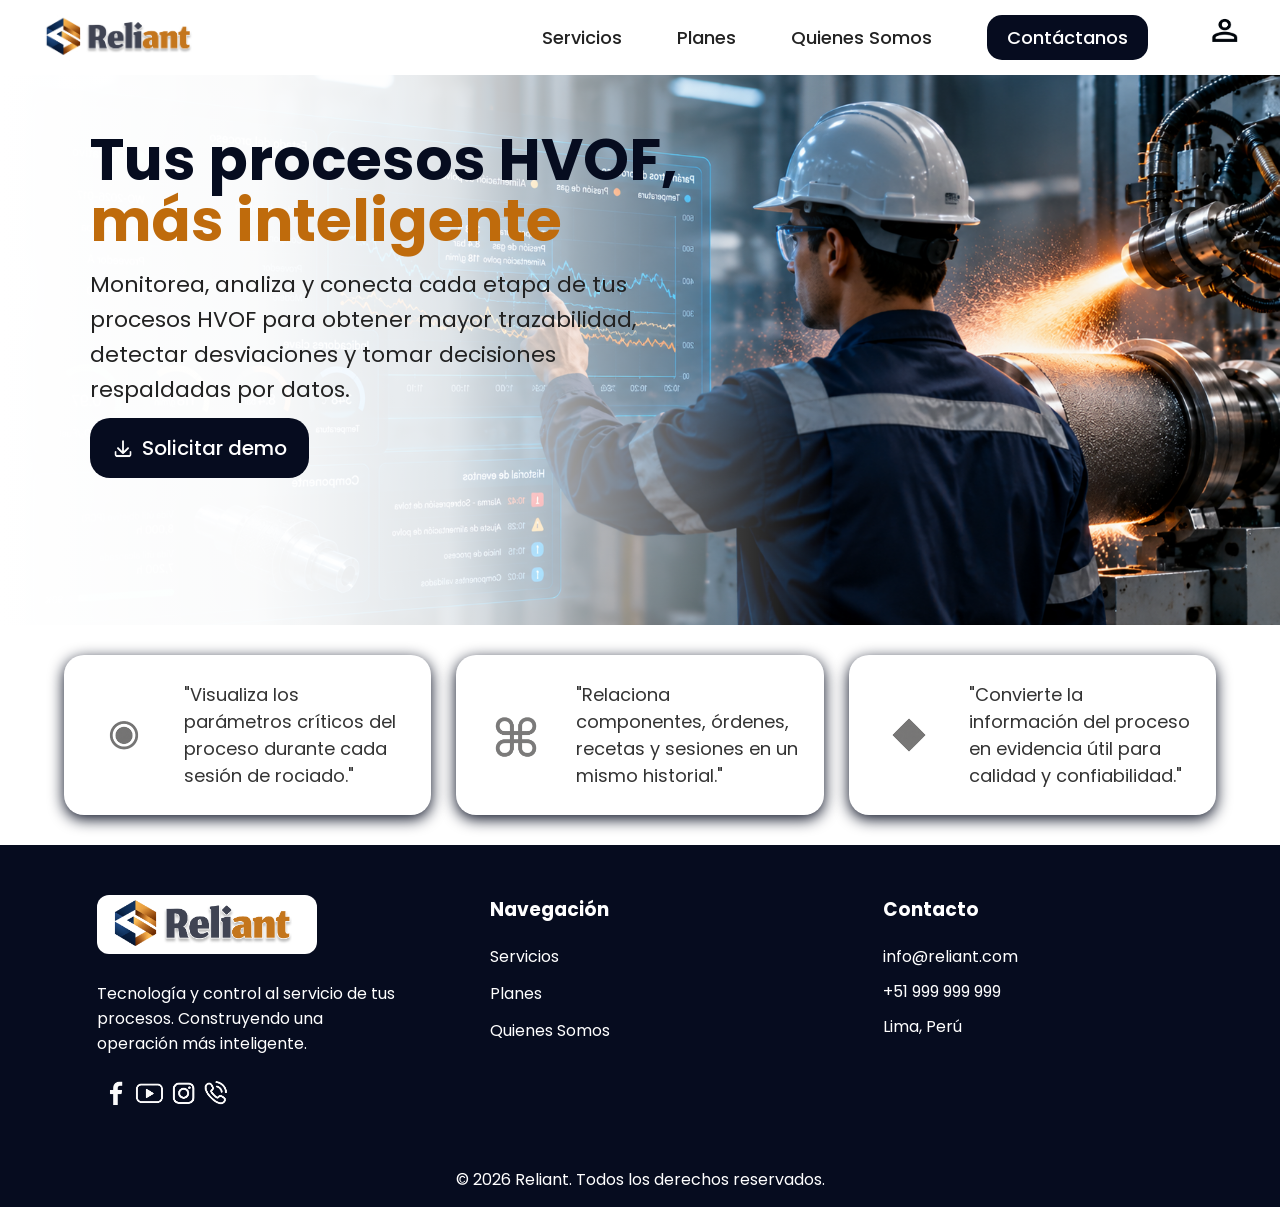
==== commit d8afec91: "feat(landing): update Reliant landing page" ====
--- a/index.html
+++ b/index.html
@@ -1,279 +1,234 @@
 <!DOCTYPE html>
-<html lang="en">
+<html lang="es">
+
 <head>
-  <meta charset="UTF-8" />
-  <meta name="viewport" content="width=device-width, initial-scale=1.0" />
-  <title data-i18n="meta.home.title">Reliant | Industrial Component Recuperation Platform</title>
-  <meta name="description" data-i18n-content="meta.home.description" content="Reliant connects Recuperation Suppliers and Asset Owners to recover, recondition and redeploy industrial components faster and more sustainably." />
-  <meta name="keywords" content="Reliant, InnovaCorp, industrial component recovery, asset recovery, recuperation supplier, asset owner, circular economy" />
-  <meta name="author" content="InnovaCorp" />
-
-  <!-- Open Graph -->
-  <meta property="og:title" content="Reliant | Industrial Component Recuperation Platform" />
-  <meta property="og:description" content="Connecting Recuperation Suppliers and Asset Owners to give industrial components a second life." />
-  <meta property="og:type" content="website" />
-
-  <link rel="icon" href="assets/img/favicon.svg" type="image/svg+xml" />
-  <link rel="stylesheet" href="assets/css/styles.css" />
+    <link rel="icon" href="public/favicon.ico" type="image/x-icon">
+    <meta charset="UTF-8">
+    <meta name="viewport" content="width=device-width, initial-scale=1.0">
+
+    <title>Reliant - Inicio</title>
+
+    <link rel="stylesheet" href="styles/styles.css">
+
+    <link href="https://fonts.googleapis.com/css2?family=Poppins:wght@300;400;500;600;700&display=swap"
+        rel="stylesheet">
 </head>
+    
+
 <body>
 
-  <a class="skip-link" href="#main-content" data-i18n="accessibility.skip">Skip to main content</a>
-
-  <header class="site-header" role="banner">
-    <div class="container header-inner">
-      <a href="#top" class="logo" aria-label="Reliant home" data-i18n-aria-label="accessibility.home">
-        <span class="logo-mark" aria-hidden="true">R</span>
-        <span class="logo-text">Reliant</span>
-      </a>
-
-      <button
-        class="nav-toggle"
-        id="navToggle"
-        type="button"
-        aria-expanded="false"
-        aria-controls="primaryNav"
-        aria-label="Toggle navigation menu"
-        data-i18n-aria-label="accessibility.menu"
-      >
-        <span class="nav-toggle-bar"></span>
-        <span class="nav-toggle-bar"></span>
-        <span class="nav-toggle-bar"></span>
-      </button>
-
-      <nav class="primary-nav" id="primaryNav" aria-label="Primary" data-i18n-aria-label="accessibility.primary">
-        <ul>
-          <li><a href="#value-proposition" data-i18n="nav.why">Why Reliant</a></li>
-          <li><a href="#segments" data-i18n="nav.segments">Segments</a></li>
-          <li><a href="#how-it-works" data-i18n="nav.how">How it works</a></li>
-          <li><a href="#contact-cta" data-i18n="nav.contact">Contact</a></li>
-        </ul>
-        <div class="language-switcher" role="group" aria-label="Language selector" data-i18n-aria-label="accessibility.language">
-          <button type="button" data-language="en" aria-pressed="false">EN</button>
-          <button type="button" data-language="es" aria-pressed="false">ES</button>
-        </div>
-        <a class="btn btn-primary nav-cta" href="#segments" data-i18n="nav.start">Get started</a>
-      </nav>
-    </div>
-  </header>
-
-  <main id="main-content">
-
-    <section id="top" class="hero" aria-labelledby="hero-heading">
-      <div class="container hero-inner">
-        <div class="hero-copy">
-          <p class="eyebrow" data-i18n="hero.eyebrow">Industrial component recuperation, simplified</p>
-          <h1 id="hero-heading" data-i18n="hero.title">
-            Give idle industrial components a second life &mdash; faster, traceable, sustainable.
-          </h1>
-          <p class="hero-subtitle" data-i18n-html="hero.subtitle">
-            Reliant connects <strong>Recuperation Suppliers</strong> who recover and recondition
-            industrial components with <strong>Asset Owners</strong> who need reliable components
-            back in operation quickly, cutting downtime and reducing waste.
-          </p>
-          <div class="hero-actions">
-            <a class="btn btn-primary" href="#segments" data-segment-link="recuperation-supplier" data-i18n="hero.supplier">
-              I&rsquo;m a Recuperation Supplier
-            </a>
-            <a class="btn btn-secondary" href="#segments" data-segment-link="asset-owner" data-i18n="hero.owner">
-              I&rsquo;m an Asset Owner
-            </a>
-          </div>
-        </div>
-        <div class="hero-media" aria-hidden="true">
-          <div class="hero-card hero-card-1">
-            <span class="hero-card-label" data-i18n="hero.metric.time">Avg. recovery time</span>
-            <span class="hero-card-value">-38%</span>
-          </div>
-          <div class="hero-card hero-card-2">
-            <span class="hero-card-label" data-i18n="hero.metric.components">Components diverted from landfill</span>
-            <span class="hero-card-value">12,400+</span>
-          </div>
-        </div>
-      </div>
+    <!-- =========================
+         NAVBAR
+    ========================= -->
+
+    <header>
+        <nav class="navbar">
+
+            <div class="logo">
+                    <a href="index.html">
+                    <img src="img/logo.png" alt="Reliant">
+                </a>
+            </div>
+
+            <ul class="menu">
+
+                <li><a href="servicos.html">Servicios</a></li>
+                <li><a href="planes.html">Planes</a></li>
+                <li><a href="quienessomos.html">Quienes Somos</a></li>
+                <li><a href="#contacto" class="btn-contacto">Contáctanos</a></li>
+
+                     <div class="user"> 
+                        <img src="img/user.png" alt="Usuario"> 
+                    </div>
+                        
+                
+            </ul>
+
+        </nav>
+    </header>
+
+
+    <!-- =========================
+         HERO
+    ========================= -->
+
+    <section class="hero">
+
+        <img src="img/supervisor.png"
+            alt="Agricultor"
+            class="hero-img">
+
+        <div class="hero-overlay"></div>
+
+        <div class="hero-content">
+
+            <div class="hero-text">
+
+                <h1>
+                    Tus procesos HVOF, <br>
+                    <span>más inteligente</span>
+                </h1>
+
+                <p>
+                    Monitorea, analiza y conecta cada etapa de tus procesos HVOF
+                    para obtener mayor trazabilidad, detectar desviaciones y
+                    tomar decisiones respaldadas por datos.
+                </p>
+
+
+                <button class="btn-descarga">
+                    <img src="img/descarga.png" alt="Descargar">
+                    Solicitar demo
+                </button>
+
+            </div>
+
+        
+
+        </div>
+
     </section>
 
-    <section id="value-proposition" class="value-proposition" aria-labelledby="value-heading">
-      <div class="container">
-        <h2 id="value-heading" data-i18n="value.title">Why teams choose Reliant</h2>
-        <p class="section-intro" data-i18n="value.intro">
-          One platform to list, discover, evaluate and track industrial components across their
-          full recuperation lifecycle.
-        </p>
-
-        <div class="value-grid">
-          <article class="value-card">
-            <div class="value-icon" aria-hidden="true">
-              <svg viewBox="0 0 24 24" width="28" height="28" fill="none" stroke="currentColor" stroke-width="1.8">
-                <path d="M12 3l8 4v5c0 5-3.5 8.5-8 9-4.5-.5-8-4-8-9V7l8-4z" />
-              </svg>
-            </div>
-            <h3 data-i18n="value.traceability.title">Traceability</h3>
-            <p data-i18n="value.traceability.body">
-              Every component is tracked from intake through reconditioning to redeployment, so
-              Asset Owners always know the history and condition of what they receive.
+
+    
+
+<section class="testimonios">
+
+    <!-- MARÍA -->
+    <div class="testimonio">
+
+        <div class="testimonio-inner">
+
+            <!-- FRENTE -->
+            <div class="testimonio-front">
+
+                <img src="img/icono1.png" alt="icono1">
+
+                <p>
+                    "Visualiza los parámetros críticos del proceso durante cada sesión de rociado."
+                </p>
+
+            </div>
+
+            <!-- REVERSO -->
+            <div class="testimonio-back">
+
+                <h3>MONITOREO EN TIEMPO REAL</h3>
+                
+
+            </div>
+
+        </div>
+
+    </div>
+
+    <!-- CARLOS -->
+    <div class="testimonio">
+
+        <div class="testimonio-inner">
+
+            <!-- FRENTE -->
+            <div class="testimonio-front">
+
+                <img src="img/icono2.png" alt="icono2">
+
+                <p>
+                    "Relaciona componentes, órdenes, recetas y sesiones en un mismo historial."
+                </p>
+
+            </div>
+
+            <!-- REVERSO -->
+            <div class="testimonio-back">
+
+                <h3>TRAZABILIDAD COMPLETA</h3>
+              
+
+            </div>
+
+        </div>
+
+    </div>
+
+    <!-- ANA -->
+    <div class="testimonio">
+
+        <div class="testimonio-inner">
+
+            <!-- FRENTE -->
+            <div class="testimonio-front">
+
+                <img src="img/icono3.png" alt="icono3">
+
+                <p>
+                    "Convierte la información del proceso en evidencia útil 
+                    para calidad y confiabilidad."
+                </p>
+
+            </div>
+
+            <!-- REVERSO -->
+            <div class="testimonio-back">
+
+                <h3>DECISIONES CON DATOS</h3>
+               
+
+            </div>
+
+        </div>
+
+    </div>
+
+</section>
+
+
+    <!-- =========================
+         FOOTER
+    ========================= -->
+
+    <footer id="contacto">
+
+        <div class="footer-col">
+
+            <img src="img/logo.png" class="footer-logo">
+
+            <p>
+                Tecnología y control al servicio de tus procesos.
+                 Construyendo una operación más inteligente.
             </p>
-          </article>
-
-          <article class="value-card">
-            <div class="value-icon" aria-hidden="true">
-              <svg viewBox="0 0 24 24" width="28" height="28" fill="none" stroke="currentColor" stroke-width="1.8">
-                <path d="M13 2L3 14h7l-1 8 11-14h-7l1-6z" />
-              </svg>
-            </div>
-            <h3 data-i18n="value.matching.title">Faster matching</h3>
-            <p data-i18n="value.matching.body">
-              Reliant matches recovery requests with available Recuperation Suppliers by
-              component type, location and turnaround time, cutting downtime for critical assets.
-            </p>
-          </article>
-
-          <article class="value-card">
-            <div class="value-icon" aria-hidden="true">
-              <svg viewBox="0 0 24 24" width="28" height="28" fill="none" stroke="currentColor" stroke-width="1.8">
-                <path d="M4 4v16h16" />
-                <path d="M4 15l4-4 4 3 8-8" />
-              </svg>
-            </div>
-            <h3 data-i18n="value.sustainable.title">Sustainable by design</h3>
-            <p data-i18n="value.sustainable.body">
-              Recovering and redeploying components instead of scrapping them reduces waste and
-              supports circular-economy goals for both sides of the marketplace.
-            </p>
-          </article>
-        </div>
-      </div>
-    </section>
-
-    <section id="segments" class="segments" aria-labelledby="segments-heading">
-      <div class="container">
-        <h2 id="segments-heading" data-i18n="segments.title">Built for two segments</h2>
-        <p class="section-intro" data-i18n="segments.intro">Choose your profile to see how Reliant works for you.</p>
-
-        <div class="segment-grid">
-          <article class="segment-card" aria-labelledby="segment-supplier-heading">
-            <p class="segment-tag" data-i18n="segments.supplier.tag">Recuperation Supplier</p>
-            <h3 id="segment-supplier-heading" data-i18n="segments.supplier.title">Grow your recovery business</h3>
-            <p data-i18n="segments.supplier.body">
-              List your recuperation capabilities, receive matched recovery requests from Asset
-              Owners, and manage every job from intake to delivery in one place.
-            </p>
-            <ul class="segment-benefits">
-              <li data-i18n="segments.supplier.benefit1">Get discovered by Asset Owners searching for your component specialty.</li>
-              <li data-i18n="segments.supplier.benefit2">Manage requests, quotes and status updates from a single dashboard.</li>
-              <li data-i18n="segments.supplier.benefit3">Build a verifiable track record that wins you repeat business.</li>
-            </ul>
-            <a
-              class="btn btn-primary"
-              href="https://app.reliant.example.com/onboarding?segment=recuperation-supplier"
-              data-segment-cta="recuperation-supplier"
-              data-i18n="segments.supplier.cta"
-            >
-              Join as a Recuperation Supplier
-            </a>
-          </article>
-
-          <article class="segment-card" aria-labelledby="segment-owner-heading">
-            <p class="segment-tag" data-i18n="segments.owner.tag">Asset Owner</p>
-            <h3 id="segment-owner-heading" data-i18n="segments.owner.title">Get critical components back faster</h3>
-            <p data-i18n="segments.owner.body">
-              Submit a recovery request, compare matched suppliers by turnaround and track
-              record, and follow your component&rsquo;s progress until it&rsquo;s back in
-              operation.
-            </p>
-            <ul class="segment-benefits">
-              <li data-i18n="segments.owner.benefit1">Reduce downtime with faster access to qualified recuperation suppliers.</li>
-              <li data-i18n="segments.owner.benefit2">Compare options transparently by cost, timeline and history.</li>
-              <li data-i18n="segments.owner.benefit3">Track every request from submission to delivery.</li>
-            </ul>
-            <a
-              class="btn btn-primary"
-              href="https://app.reliant.example.com/onboarding?segment=asset-owner"
-              data-segment-cta="asset-owner"
-              data-i18n="segments.owner.cta"
-            >
-              Join as an Asset Owner
-            </a>
-          </article>
-        </div>
-      </div>
-    </section>
-
-    <section id="how-it-works" class="how-it-works" aria-labelledby="how-heading">
-      <div class="container">
-        <h2 id="how-heading" data-i18n="steps.title">How Reliant works</h2>
-
-        <ol class="steps">
-          <li class="step">
-            <span class="step-number" aria-hidden="true">1</span>
-            <h3 data-i18n="steps.profile.title">Create a profile</h3>
-            <p data-i18n="steps.profile.body">Sign up as a Recuperation Supplier or an Asset Owner and set up your profile.</p>
-          </li>
-          <li class="step">
-            <span class="step-number" aria-hidden="true">2</span>
-            <h3 data-i18n="steps.discover.title">Post or discover</h3>
-            <p data-i18n="steps.discover.body">Asset Owners post recovery requests; Recuperation Suppliers get matched to relevant ones.</p>
-          </li>
-          <li class="step">
-            <span class="step-number" aria-hidden="true">3</span>
-            <h3 data-i18n="steps.track.title">Track progress</h3>
-            <p data-i18n="steps.track.body">Follow every component through recuperation with shared, transparent status updates.</p>
-          </li>
-          <li class="step">
-            <span class="step-number" aria-hidden="true">4</span>
-            <h3 data-i18n="steps.redeploy.title">Redeploy</h3>
-            <p data-i18n="steps.redeploy.body">Receive the recovered component and put it back into operation with full traceability.</p>
-          </li>
-        </ol>
-      </div>
-    </section>
-
-    <section id="contact-cta" class="contact-cta" aria-labelledby="contact-heading">
-      <div class="container contact-cta-inner">
-        <h2 id="contact-heading" data-i18n="cta.title">Ready to recover more value from your industrial components?</h2>
-        <p data-i18n="cta.body">Join Reliant today &mdash; it only takes a few minutes to get started.</p>
-        <div class="hero-actions">
-          <a class="btn btn-primary" href="https://app.reliant.example.com/onboarding?segment=recuperation-supplier" data-i18n="hero.supplier">
-            I&rsquo;m a Recuperation Supplier
-          </a>
-          <a class="btn btn-secondary" href="https://app.reliant.example.com/onboarding?segment=asset-owner" data-i18n="hero.owner">
-            I&rsquo;m an Asset Owner
-          </a>
-        </div>
-      </div>
-    </section>
-
-  </main>
-
-  <footer class="site-footer" role="contentinfo">
-    <div class="container footer-inner">
-      <div class="footer-brand">
-        <span class="logo-mark" aria-hidden="true">R</span>
-        <span class="logo-text">Reliant</span>
-        <p data-i18n="footer.product">A product by InnovaCorp.</p>
-      </div>
-
-      <nav class="footer-nav" aria-label="Footer" data-i18n-aria-label="accessibility.footer">
-        <ul>
-          <li><a href="#value-proposition" data-i18n="nav.why">Why Reliant</a></li>
-          <li><a href="#segments" data-i18n="nav.segments">Segments</a></li>
-          <li><a href="#how-it-works" data-i18n="nav.how">How it works</a></li>
-        </ul>
-      </nav>
-
-      <nav class="footer-legal" aria-label="Legal" data-i18n-aria-label="accessibility.legal">
-        <ul>
-          <li><a href="legal/terms.html" data-i18n="footer.terms">Terms &amp; Conditions</a></li>
-          <li><a href="legal/privacy.html" data-i18n="footer.privacy">Privacy Policy</a></li>
-        </ul>
-      </nav>
-    </div>
-    <div class="container">
-      <p class="footer-copyright">&copy; <span id="year"></span> <span data-i18n="footer.copyright">InnovaCorp &mdash; Reliant. All rights reserved.</span></p>
-    </div>
-  </footer>
-
-  <script src="assets/js/i18n.js"></script>
-  <script src="assets/js/script.js"></script>
+
+             <img src="img/redes.png" class="footer-redes" alt="Redes sociales">
+
+        </div>
+
+        <div class="footer-col">
+
+            <h3>Navegación</h3>
+
+            <a href="servicos.html">Servicios</a>
+            <a href="planes.html">Planes</a>
+            <a href="quienessomos.html">Quienes Somos</a>
+
+        </div>
+
+        <div class="footer-col">
+
+            <h3>Contacto</h3>
+
+            <p>info@reliant.com</p>
+            <p>+51 999 999 999</p>
+            <p>Lima, Perú</p>
+
+        </div>
+
+    </footer>
+
+    <div class="copyright">
+        © 2026 Reliant. Todos los derechos reservados.
+    </div>
+
+    <script src="public/assets/scripts/scripts.js"></script>
+
 </body>
-</html>
+
+</html>
--- a/styles/styles.css
+++ b/styles/styles.css
@@ -0,0 +1,1236 @@
+* {
+    margin: 0;
+    padding: 0;
+    box-sizing: border-box;
+    font-family: 'Poppins', sans-serif;
+}
+
+html {
+    scroll-behavior: smooth;
+}
+
+body {
+    background: #ffffff;
+    color: #222;
+}
+
+
+/* =========================
+   VARIABLES
+========================= */
+
+:root {
+    --verde: #060C1F;
+    --verde-claro: #BF6B0C;
+    --blanco: #FFFFFF;
+    --gris: #F4F4F4;
+    --texto: #222222;
+    --sombra: 0 4px 10px rgba(0, 0, 0, 0.12);
+}
+
+
+
+header {
+    background: white;
+    width: 100%;
+}
+
+.navbar {
+    width: 95%;
+    margin: auto;
+    min-height: 75px;
+    display: flex;
+    justify-content: space-between;
+    align-items: center;
+    gap: 30px;
+}
+/* =========================
+   BOTÓN USUARIO
+========================= */
+
+.user-btn{
+    width:50px;
+    height:50px;
+
+    background:#fcfcfc;
+
+    border-radius:50%;
+
+    display:flex;
+    justify-content:center;
+    align-items:center;
+
+    transition:.3s;
+}
+
+.user-btn:hover{
+    opacity:.9;
+}
+
+.user img{
+    width:45px;
+    height:45px;
+    object-fit:contain;
+}
+.logo img {
+    width: 180px;
+    display: block;
+}
+
+.menu {
+    display: flex;
+    align-items: center;
+    gap: 55px;
+    list-style: none;
+}
+
+.menu a {
+    text-decoration: none;
+    color: #222;
+    font-size: 18px;
+    font-weight: 500;
+    transition: .3s;
+}
+
+.menu a:hover {
+    color: var(--verde);
+}
+
+.activo {
+    color: var(--verde) !important;
+    text-decoration: underline !important;
+}
+
+.btn-contacto {
+    background: var(--verde);
+    color: white !important;
+    padding: 10px 20px;
+    border-radius: 15px;
+}
+
+.btn-contacto:hover {
+    opacity: .9;
+}
+
+
+
+
+/* =========================
+   HERO INICIO
+========================= */
+
+.hero {
+    position: relative;
+    width: 100%;
+    max-width: 1920px;
+    height: 550px;
+    margin: auto;
+    overflow: hidden;
+}
+
+.hero-img {
+    width: 100%;
+    height: 100%;
+    object-fit: cover;
+}
+
+.hero-overlay {
+    position: absolute;
+    inset: 0;
+    background: linear-gradient(
+        to right,
+        rgba(255, 255, 255, 1) 0%,
+        rgba(255, 255, 255, 0.98) 20%,
+        rgba(255, 255, 255, 0.88) 35%,
+        rgba(255, 255, 255, 0.45) 50%,
+        rgba(255, 255, 255, 0) 65%
+    );
+}
+
+.hero-content {
+    position: absolute;
+    top: 55px;
+    left: 90px;
+    z-index: 2;
+}
+
+.hero-text {
+    width: 600px;
+}
+
+.hero-text h1 {
+    font-size: 58px;
+    color: var(--verde);
+    line-height: 1.05;
+    margin-bottom: 15px;
+}
+
+.hero-text h1 span {
+    color: #BF6B0C;
+}
+
+.hero-text p {
+    font-size: 22px;
+    line-height: 1.6;
+    margin-bottom: 10px;
+}
+.banner-img {
+    width: 100%;
+    height: 100%;
+    object-fit: cover;
+}
+.slider {
+    width: 100%;
+    height: 100%;
+    overflow: hidden;
+    position: relative;
+}
+
+.slider img {
+    width: 100%;
+    height: 100%;
+    object-fit: cover;
+
+    transition: opacity 0.6s ease;
+    opacity: 1;
+}
+.btn-descarga {
+    background: var(--verde);
+    color: white;
+    border: none;
+    padding: 15px 22px;
+    border-radius: 20px;
+    font-size: 20px;
+    font-weight: 500;
+    cursor: pointer;
+    display: flex;
+    align-items: center;
+    gap: 8px;
+}
+
+.btn-descarga img {
+    width: 22px;
+    height: 22px;
+}
+
+.btn-descarga:hover {
+    opacity: .9;
+}
+
+/* ---------- HERO ---------- */
+
+.cards {
+    display: flex;
+    align-items: center;
+    background: white;
+    border-radius: 18px;
+    box-shadow: var(--sombra);
+    width: 550px;
+    height: 115px;
+    margin-top: 30px;
+}
+
+.card {
+    background: transparent;
+}
+
+/* ---------- CLIMA ---------- */
+
+.clima {
+    width: 200px;
+    display: flex;
+    align-items: center;
+    gap: 10px;
+    padding: 12px 16px;
+}
+
+.icono-clima {
+    width: 60px;
+    height: 60px;
+    object-fit: contain;
+}
+
+.info-clima h2 {
+    font-size: 30px;
+    color: var(--texto);
+    line-height: 1;
+    margin-bottom: 3px;
+}
+
+.info-clima h3 {
+    font-size: 18px;
+    font-weight: 600;
+    margin-bottom: 2px;
+    color: #3d3d3d;
+}
+
+.info-clima p {
+    font-size: 16px;
+    color: #666;
+}
+
+/* ---------- CULTIVO ---------- */
+
+.cultivo {
+    flex: 1;
+    display: flex;
+    justify-content: space-between;
+    align-items: center;
+    padding: 12px 16px;
+    border-left: 1px solid #D9D9D9;
+}
+
+.info-cultivo {
+    flex: 1;
+    text-align: center;
+}
+
+.info-cultivo h3 {
+    font-size: 18px;
+    color: var(--verde);
+    margin-bottom: 5px;
+}
+
+.info-cultivo p {
+    font-size: 16px;
+    color: #666;
+    margin-top: 5px;
+}
+
+.estado {
+    display: block;
+    color: #060C1F;
+    font-weight: 700;
+    font-size: 26px;
+    margin: 1px 0;
+}
+
+.icono-planta {
+    width: 80px;
+    height: 80px;
+    object-fit: contain;
+}
+
+
+/* =========================
+   TESTIMONIOS
+========================= */
+
+.testimonios {
+    width: 90%;
+    margin: 30px auto;
+    display: flex;
+    justify-content: space-between;
+    gap: 25px;
+}
+
+/* CARD PRINCIPAL */
+.testimonio {
+    flex: 1;
+    height: 160px; 
+    perspective: 1000px;
+}
+
+/* CONTENEDOR FLIP */
+.testimonio-inner {
+    width: 100%;
+    height: 100%;
+    position: relative;
+    transition: transform 0.8s;
+    transform-style: preserve-3d;
+}
+
+/* EFECTO FLIP */
+.testimonio:hover .testimonio-inner {
+    transform: rotateY(180deg);
+}
+
+/* CARAS */
+.testimonio-front,
+.testimonio-back {
+    position: absolute;
+    width: 100%;
+    height: 100%;
+    border-radius: 20px;
+    box-shadow: 0 4px 15px #060C1F;
+    padding: 20px;
+    backface-visibility: hidden;
+}
+
+/* =========================
+   FRENTE 
+========================= */
+
+.testimonio-front {
+    background: white;
+
+    display: flex;
+    gap: 20px;
+    align-items: center;
+}
+
+.testimonio-front img {
+    width: 80px;
+    height: 80px;
+    border-radius: 50%;
+    object-fit: cover;
+    flex-shrink: 0;
+}
+
+.testimonio-texto {
+    display: flex;
+    flex-direction: column;
+    justify-content: space-between;
+}
+
+.testimonio-front p {
+    font-size: 18px;
+    color: #333;
+}
+
+/* =========================
+   REVERSO
+========================= */
+
+.testimonio-back {
+    background: #060C1F;
+    color: white;
+
+    display: flex;
+    flex-direction: column;
+    justify-content: center;
+    align-items: center;
+
+    transform: rotateY(180deg);
+    text-align: center;
+}
+
+.testimonio-back h3 {
+    margin-bottom: 5px;
+}
+
+.testimonio-back p {
+    font-size: 14px;
+    opacity: 0.9;
+}
+
+
+/* =========================
+   SERVICIOS
+========================= */
+
+.titulo-pagina {
+    width: 90%;
+    margin: auto;
+    margin-top: -60px;
+    padding: 70px 0 50px;
+    text-align: left;
+}
+.titulo-pagina h4 {
+    color: var(--verde-claro);
+    font-size: 35px;
+}
+
+.titulo-pagina h2 {
+    color: var(--verde);
+    font-size: 25px;
+    margin-bottom: -30px;
+}
+
+/* ---------- CARDS ---------- */
+
+.servicios-grid {
+    width: 90%;
+    margin: auto;
+    display: grid;
+    grid-template-columns: repeat(4, 1fr);
+    gap: 25px;
+    padding-bottom: 50px; 
+}
+
+ /*modivique esto*/
+.servicio-card{
+
+    background:white;
+
+    border-radius:20px;
+
+    box-shadow:var(--sombra);
+
+    padding:25px;
+
+    text-align:left;
+
+    transition:.3s;
+}
+
+.servicio-card img {
+    width: 80px;
+    margin-bottom: 15px;
+    display: block;
+}
+
+.servicio-card h3 {
+    color: var(--texto);
+    margin-bottom: 10px;
+    text-align: left;
+}
+
+.servicio-card p {
+    text-align: left;
+}
+
+.servicio-card:hover {
+    transform: translateY(-8px);
+}
+
+
+
+/* ---------- BENEFICIOS ---------- */
+
+.beneficios-servicios {
+    width: 90%;
+    margin: auto;
+    padding-bottom: 80px;
+
+    display: flex;
+    gap: 70px;
+    align-items: center;
+}
+
+/* LADO IZQUIERDO */
+
+.lado-imagen {
+    width: 50%;
+    position: relative;
+}
+
+.imagen-beneficios {
+    width: 100%;
+    height: 340px;
+    object-fit: cover;
+    border-radius: 25px;
+}
+
+/* CARD RIEGO */
+
+.riego-card {
+    position: absolute;
+    top: -30px;
+    left: 30px;
+    width: 330px;
+    background: #ECF4FB;
+    border-radius: 20px;
+    padding: 18px;
+    display: flex;
+    gap: 15px;
+    align-items: center;
+    box-shadow: var(--sombra);
+}
+
+.riego-card img {
+    width: 55px;
+}
+
+.riego-card h3 {
+    color: #2d6a9f;
+    margin-bottom: 5px;
+    font-size: 17px;
+}
+
+.riego-card p {
+    font-size: 13px;
+}
+
+/* LADO DERECHO */
+
+.lado-texto {
+    width: 50%;
+}
+
+.lado-texto h2 {
+    color: var(--verde-claro);   
+    font-size: 50px;
+    margin-bottom: 20px;
+}
+
+.beneficio-item {
+    display: flex;
+    align-items: flex-start;
+    gap: 15px;
+    margin-bottom: 20px;
+}
+
+.beneficio-item img {
+    width: 42px;
+    height: 42px;
+    flex-shrink: 0;
+    margin-top: 2px;
+}
+
+.beneficio-contenido h3 {
+    color: var(--verde);
+    font-size: 24px;
+    margin-bottom: 6px;
+}
+
+.beneficio-contenido p {
+    font-size: 18px;
+    color: #555;
+    line-height: 1.5;
+}
+
+/* =========================
+   BENEFICIOS
+========================= */
+
+.beneficios {
+    background: #EFF5E8;
+    padding: 80px;
+}
+
+.beneficios h2 {
+    text-align: center;
+    color: var(--verde);
+    margin-bottom: 50px;
+}
+
+.beneficios-grid {
+    display: grid;
+    grid-template-columns: repeat(3, 1fr);
+    gap: 30px;
+}
+
+.beneficio {
+    background: white;
+    border-radius: 20px;
+    padding: 30px;
+    text-align: center;
+    box-shadow: var(--sombra);
+}
+
+
+/* =========================
+   PLANES
+========================= */
+
+.planes-section {
+    background: #cddeef;
+    padding: 30px 0 80px;
+    min-height: 700px;
+}
+
+.subtitulo-verde {
+    text-align: center;
+    color: var(--verde-claro);
+    font-size: 35px;
+}
+
+.titulo-principal {
+    text-align: center;
+    color: var(--verde);
+    margin-top: -10px;
+    margin-bottom: 25px;
+    font-size: 50px;
+}
+
+.planes-grid {
+    width: 90%;
+    max-width: 1200px;
+    margin: auto;
+
+    display: flex;
+    justify-content: center;
+    align-items: stretch;
+    gap: 30px;
+
+    flex-wrap: nowrap;
+}
+
+.plan-card {
+    background: white;
+    width: 365px;
+    border-radius: 20px;
+    box-shadow: var(--sombra);
+    padding: 25px;
+    position: relative;
+    transition: .3s;
+}
+
+.plan-card:hover {
+    transform: translateY(-8px);
+}
+
+.plan-card:hover {
+    transform: translateY(-8px);
+}
+
+.plan-card h2 {
+    text-align: center;
+    font-size: 20px;
+    margin-bottom: 10px;
+    color: var(--texto);
+}
+
+.plan-card p {
+    text-align: center;
+    font-size: 17px;
+    line-height: 1.5;
+}
+
+.planes-section h1 {
+     font-size: 30px;
+}
+
+.plan-card h3 {
+   
+    font-size: 20px;
+    
+}
+
+.precio {
+    color: var(--verde);
+    font-size: 60px;
+    text-align: center;
+    margin: 25px 0;
+}
+
+/* ---------- LISTA BENEFICIOS ---------- */
+
+.plan-card ul {
+    list-style: none;
+    padding: 0;
+    margin-top: 20px;
+}
+
+.plan-card li {
+    display: flex;
+    align-items: center;
+    gap: 10px;
+
+    margin-bottom: 14px;
+
+    font-size: 17px;
+    line-height: 1.4;
+}
+
+.plan-card li img {
+    width: 22px;
+    height: 22px;
+    flex-shrink: 0;
+}
+
+/* ---------- HOJITA SUPERIOR ---------- */
+
+.hoja {
+    position: absolute;
+    top: 15px;
+    right: 15px;
+}
+
+.hoja img {
+    width: 40px;
+}
+
+/* ---------- BOTONES ---------- */
+
+.btn-plan-verde,
+.btn-plan-blanco {
+    width: 100%;
+
+    margin-top: 30px;
+
+    padding: 15px;
+
+    border-radius: 20px;
+
+    font-size: 20px;
+    font-weight: 500;
+
+    cursor: pointer;
+
+    transition: .3s;
+}
+
+.btn-plan-verde:hover,
+.btn-plan-blanco:hover {
+    opacity: .9;
+}
+
+.btn-plan-verde {
+    background: var(--verde);
+    color: white;
+    border: none;
+}
+
+.btn-plan-blanco {
+    background: white;
+    color: var(--verde);
+    border: 3px solid var(--verde);
+}
+
+
+
+/* =========================
+   QUIÉNES SOMOS (NUEVO HERO)
+========================= */
+
+.hero-quienes {
+    position: relative;
+    width: 100%;
+    height: 380px;
+    overflow: hidden;
+    display: flex;
+    align-items: center;
+}
+
+.imagen-quienes {
+    width: 100%;
+    height: 100%;
+}
+
+.imagen-quienes img {
+    width: 100%;
+    height: 100%;
+    object-fit: cover;
+}
+
+.hero-quienes-overlay {
+    position: absolute;
+    inset: 0;
+    background: linear-gradient(
+        to right,
+        rgba(255,255,255,1) 0%,
+        rgba(255,255,255,0.95) 20%,
+        rgba(255,255,255,0.6) 40%,
+        rgba(255,255,255,0) 70%
+    );
+    z-index: 1;
+}
+
+.hero-quienes-content {
+    position: absolute;
+    z-index: 2;
+    left: 80px;
+    max-width: 520px;
+}
+
+.hero-quienes-content h1 {
+    color: var(--verde);
+    font-size: 60px;
+    margin-bottom: 15px;
+}
+
+.hero-quienes-content p {
+    font-size: 18px;
+    line-height: 1.5;
+    color: #333;
+}
+
+/* =========================
+   ESENCIA
+========================= */
+
+.esencia {
+    text-align: center;
+    padding: 30px 10%;
+}
+
+.esencia h2 {
+    color: var(--verde-claro);
+    margin-bottom: 10px;
+    font-size: 40px;
+}
+
+.esencia p {
+    font-size: 20px;
+    line-height: 1.6;
+}
+
+/* =========================
+   MISIÓN / VISIÓN / VALORES
+========================= */
+
+.cards-mision {
+    width: 85%;
+    margin: 10px auto 80px;
+
+    display: flex;
+    gap: 20px;
+}
+
+.info-card {
+    flex: 1;
+
+    background: white;
+    border-radius: 20px;
+    box-shadow: var(--sombra);
+
+    padding: 25px;
+
+    display: flex;
+    align-items: flex-start;
+    gap: 15px;
+
+    transition: .3s;
+}
+
+.info-card:hover {
+    transform: translateY(-8px);
+}
+
+.info-card img {
+    width: 90px;
+    height: 90px;
+    object-fit: contain;
+    flex-shrink: 0;
+}
+
+.card-contenido {
+    flex: 1;
+}
+
+.card-contenido h3 {
+    color: var(--verde);
+    font-size: 24px;
+    margin-bottom: 8px;
+}
+
+.card-contenido p {
+    font-size: 20px;
+    line-height: 1.5;
+    color: #555;
+}
+
+
+.lista-valores {
+    list-style: none;
+    padding: 0;
+    margin: 0;
+}
+
+.lista-valores li {
+    display: flex;
+    align-items: center;
+    gap: 8px;
+
+    margin-bottom: 8px;
+}
+
+.lista-valores li img {
+    width: 22px;
+    height: 22px;
+    object-fit: contain;
+}
+
+.lista-valores li span {
+    font-size: 20px;
+    color: #555;
+}
+
+/* =========================
+   FOOTER
+========================= */
+
+footer {
+    background: var(--verde);
+    color: white;
+    display: flex;
+    justify-content: space-around;
+    padding: 50px;
+}
+
+.footer-col {
+    width: 300px;
+}
+
+.footer-logo {
+    width: 220px;
+    margin-bottom: 20px;
+    border-radius: 12px;
+}
+.footer-redes {
+    width: 140px;      
+    max-width: 100%;   
+    height: auto;
+    margin-top: 15px;
+    display: block;
+}
+
+.footer-col h3 {
+    margin-bottom: 20px;
+}
+
+.footer-col a {
+    display: block;
+    color: white;
+    text-decoration: none;
+    margin-bottom: 12px;
+}
+
+.footer-col p {
+    margin-bottom: 10px;
+}
+
+.copyright {
+    background: var(--verde);
+    color: white;
+    text-align: center;
+    padding-bottom: 15px;
+}
+
+
+/* =========================
+   RESPONSIVE GENERAL (1100px)
+========================= */
+
+@media (max-width: 1100px) {
+
+    /* =========================
+       NAVBAR
+    ========================= */
+
+    .navbar {
+        width: 95%;
+        height: auto;
+        padding: 15px 0;
+        flex-direction: column;
+        gap: 15px;
+    }
+
+    .menu {
+        gap: 20px;
+        flex-wrap: wrap;
+        justify-content: center;
+    }
+
+    .menu a {
+        font-size: 16px;
+    }
+
+    
+
+
+    /* =========================
+       HERO
+    ========================= */
+
+    .hero {
+        height: 420px;
+    }
+
+    .hero-content {
+        width: 100%;
+        left: 0;
+        top: 0;
+        padding: 25px 20px;
+    }
+
+    .hero-text {
+        width: 100%;
+        max-width: 420px;
+    }
+
+    .hero-text h1 {
+        font-size: 38px;
+        line-height: 1.1;
+    }
+
+    .hero-text p {
+        font-size: 16px;
+        line-height: 1.5;
+        word-wrap: break-word;
+    }
+
+    .hero-img {
+        height: 100%;
+    }
+
+
+    /* =========================
+       HERO CARDS
+    ========================= */
+
+    .cards {
+        width: 95%;
+        max-width: 480px;
+        display: flex;
+        gap: 10px;
+    }
+
+    .clima,
+    .cultivo {
+        flex: 1;
+        padding: 10px;
+    }
+
+    .icono-clima,
+    .icono-planta {
+        width: 50px;
+        height: 50px;
+    }
+
+    .info-clima h2 {
+        font-size: 22px;
+    }
+
+    .info-clima h3,
+    .info-cultivo h3 {
+        font-size: 13px;
+    }
+
+    .info-clima p,
+    .info-cultivo p {
+        font-size: 11px;
+    }
+
+
+    /* =========================
+       TESTIMONIOS
+    ========================= */
+
+    .testimonios {
+        width: 95%;
+        margin: 30px auto;
+
+        display: flex;
+        flex-direction: column;
+        align-items: center;
+        gap: 20px;
+    }
+
+    .testimonio {
+        width: 100%;
+        max-width: 500px;
+        height: 140px;
+        flex: none;
+    }
+
+    .testimonio-front img {
+        width: 70px;
+        height: 70px;
+    }
+
+    .testimonio-front p {
+        font-size: 16px;
+    }
+
+
+    /* =========================
+       SERVICIOS
+    ========================= */
+
+    .titulo-pagina {
+        width: 95%;
+        text-align: center;
+        padding: 30px 0;
+        margin-top: 0;
+    }
+
+    .servicios-grid {
+        width: 95%;
+        grid-template-columns: 1fr;
+        gap: 20px;
+    }
+
+
+    /* =========================
+       BENEFICIOS SERVICIOS
+    ========================= */
+
+    .beneficios-servicios {
+        flex-direction: column;
+        width: 95%;
+        gap: 40px;
+    }
+
+    .lado-imagen,
+    .lado-texto {
+        width: 100%;
+    }
+
+    .imagen-beneficios {
+        height: 240px;
+    }
+
+    
+
+
+    /* =========================
+       PLANES
+    ========================= */
+
+    .planes-section {
+        padding: 20px 0 50px;
+    }
+
+    .planes-grid {
+        width: 95%;
+        flex-direction: column;
+        align-items: center;
+        gap: 25px;
+    }
+
+    .plan-card {
+        width: 100%;
+        max-width: 380px;
+    }
+
+
+    /* =========================
+       QUIÉNES SOMOS
+    ========================= */
+
+    .hero-quienes {
+        height: 300px;
+    }
+
+    .hero-quienes-content {
+        left: 20px;
+        right: auto;
+        max-width: 350px;  
+        text-align: left;
+    }
+    .hero-quienes-content h1 {
+        font-size: 38px;
+    }
+
+    .hero-quienes-content p {
+        font-size: 15px;
+    }
+
+    .cards-mision {
+        flex-direction: column;
+        width: 95%;
+        gap: 20px;
+    }
+
+    .info-card {
+        width: 100%;
+        display: flex;
+        gap: 15px;
+    }
+    /* =========================
+       FOOTER
+    ========================= */
+
+    footer {
+        flex-direction: column;
+        text-align: center;
+        gap: 25px;
+    }
+
+    .footer-col {
+        width: 100%;
+    }
+
+    .footer-redes {
+        margin: 15px auto 0;
+        display: block;
+    }
+
+    
+
+    
+}
+
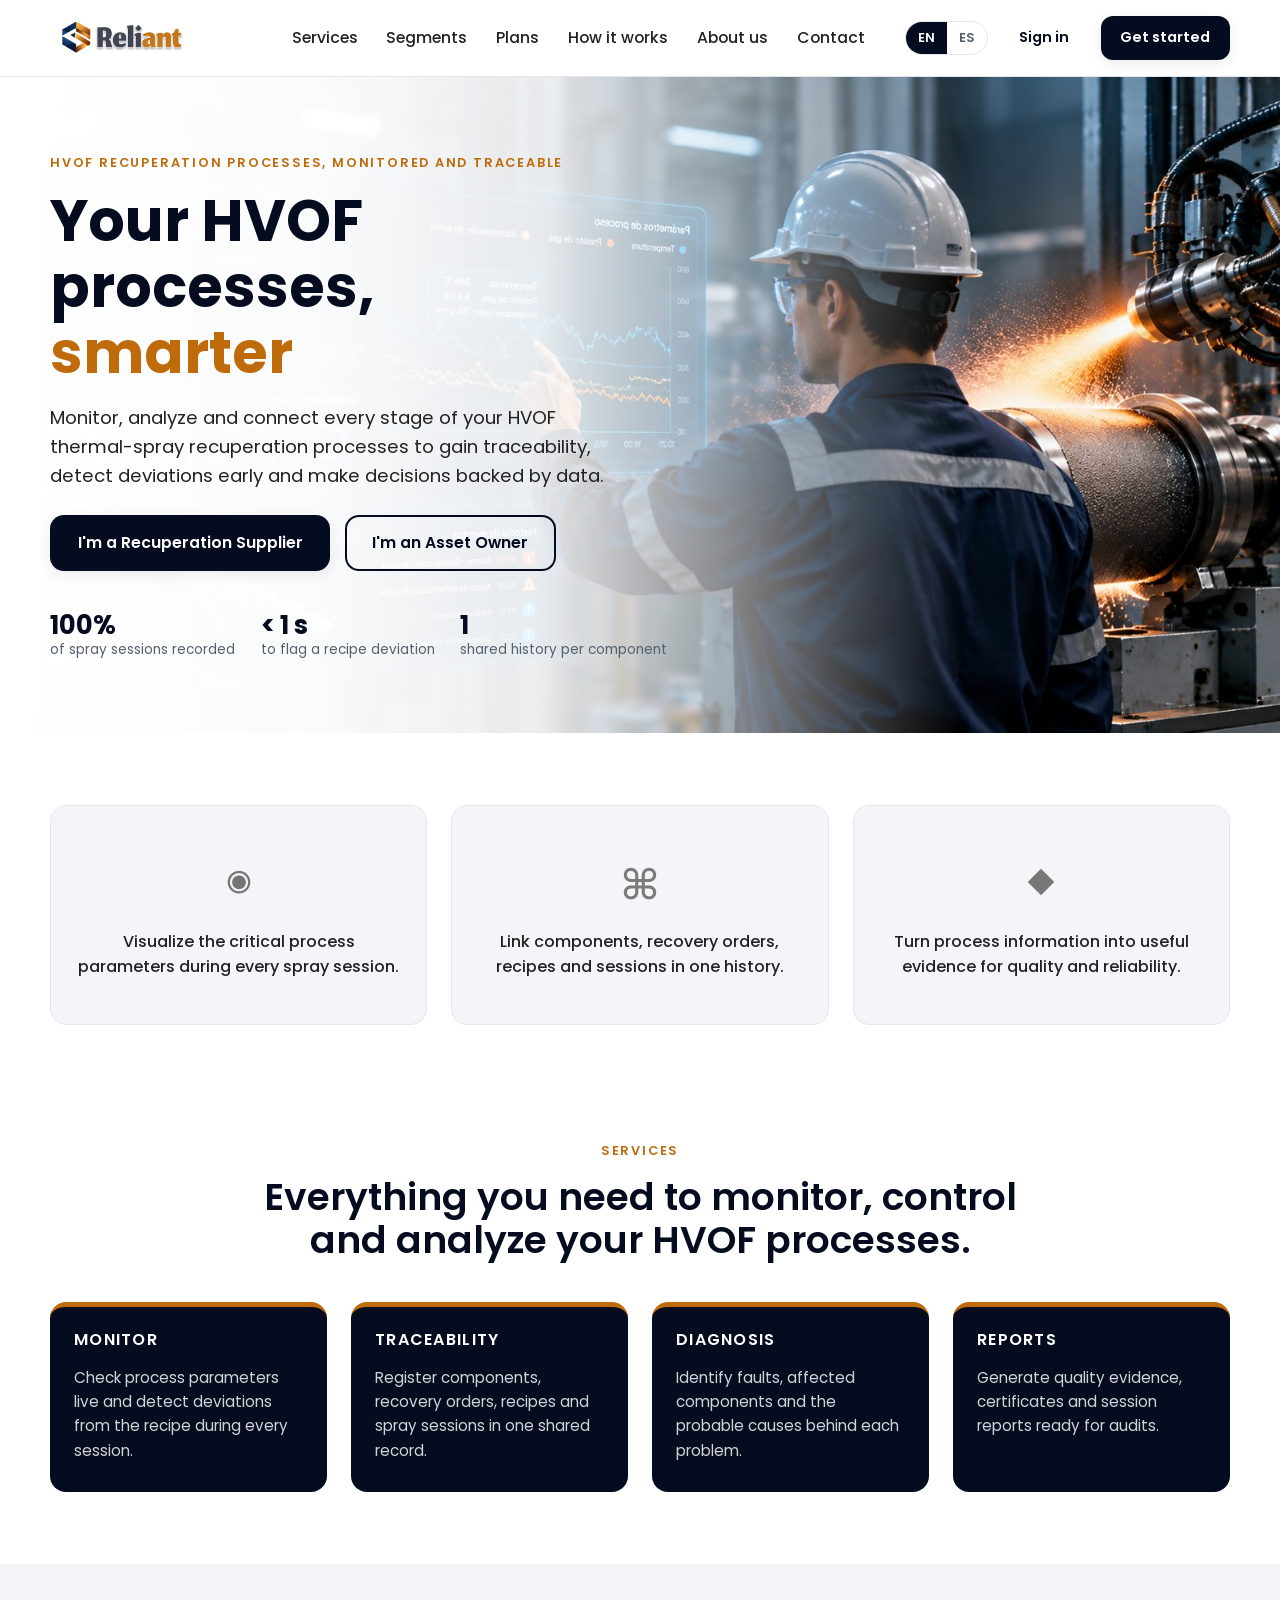
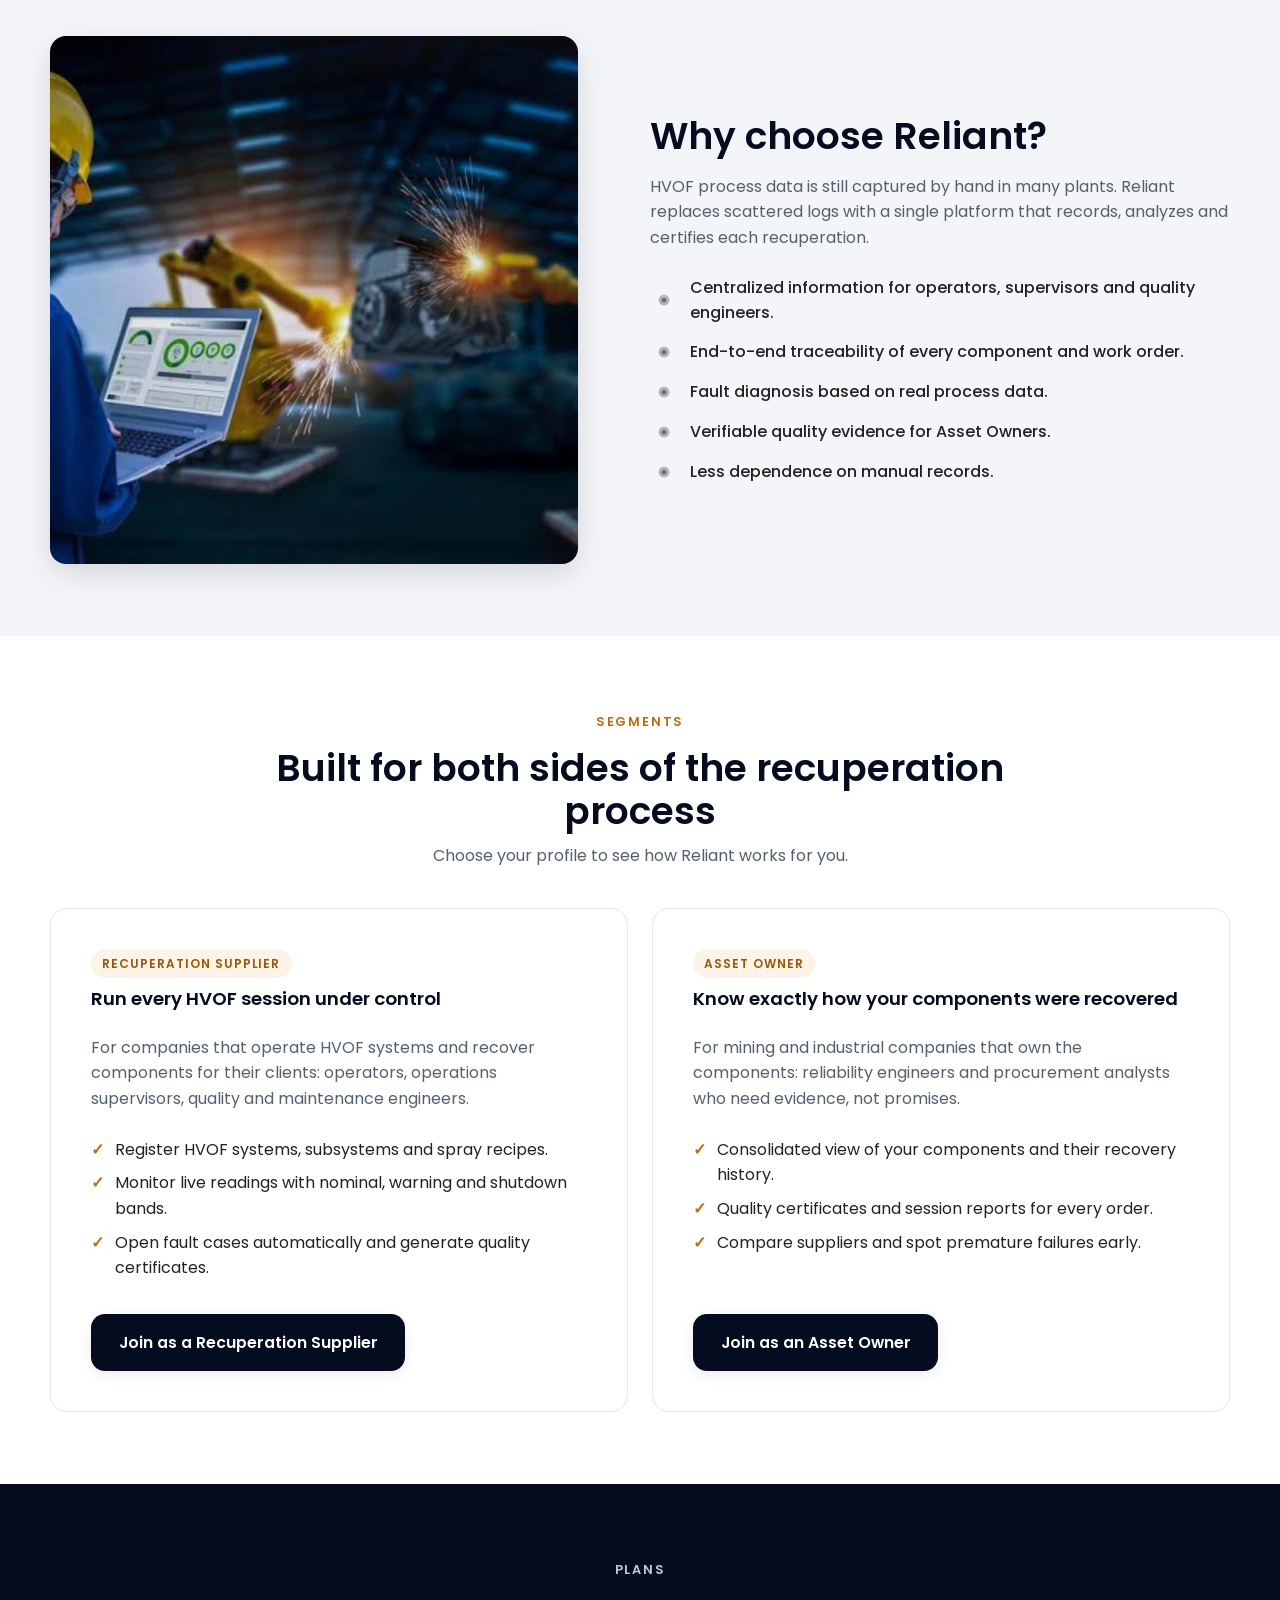
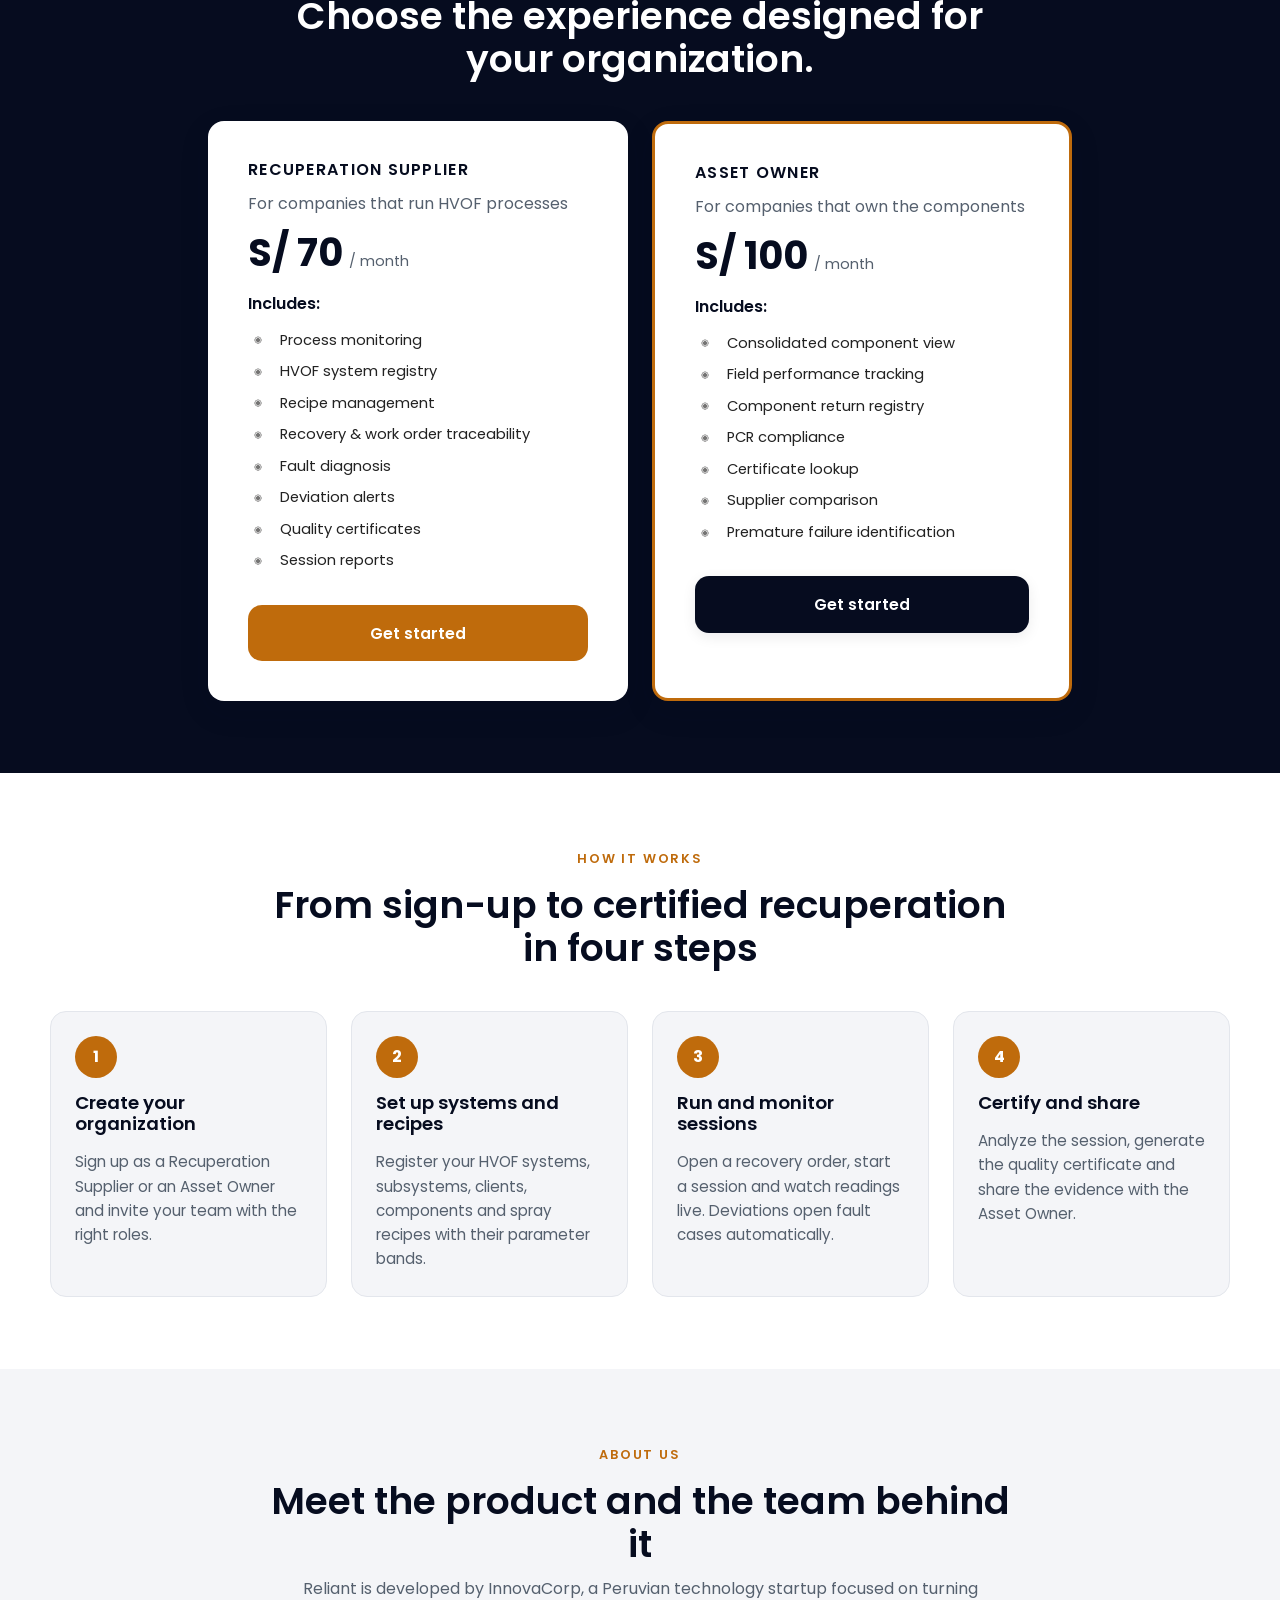
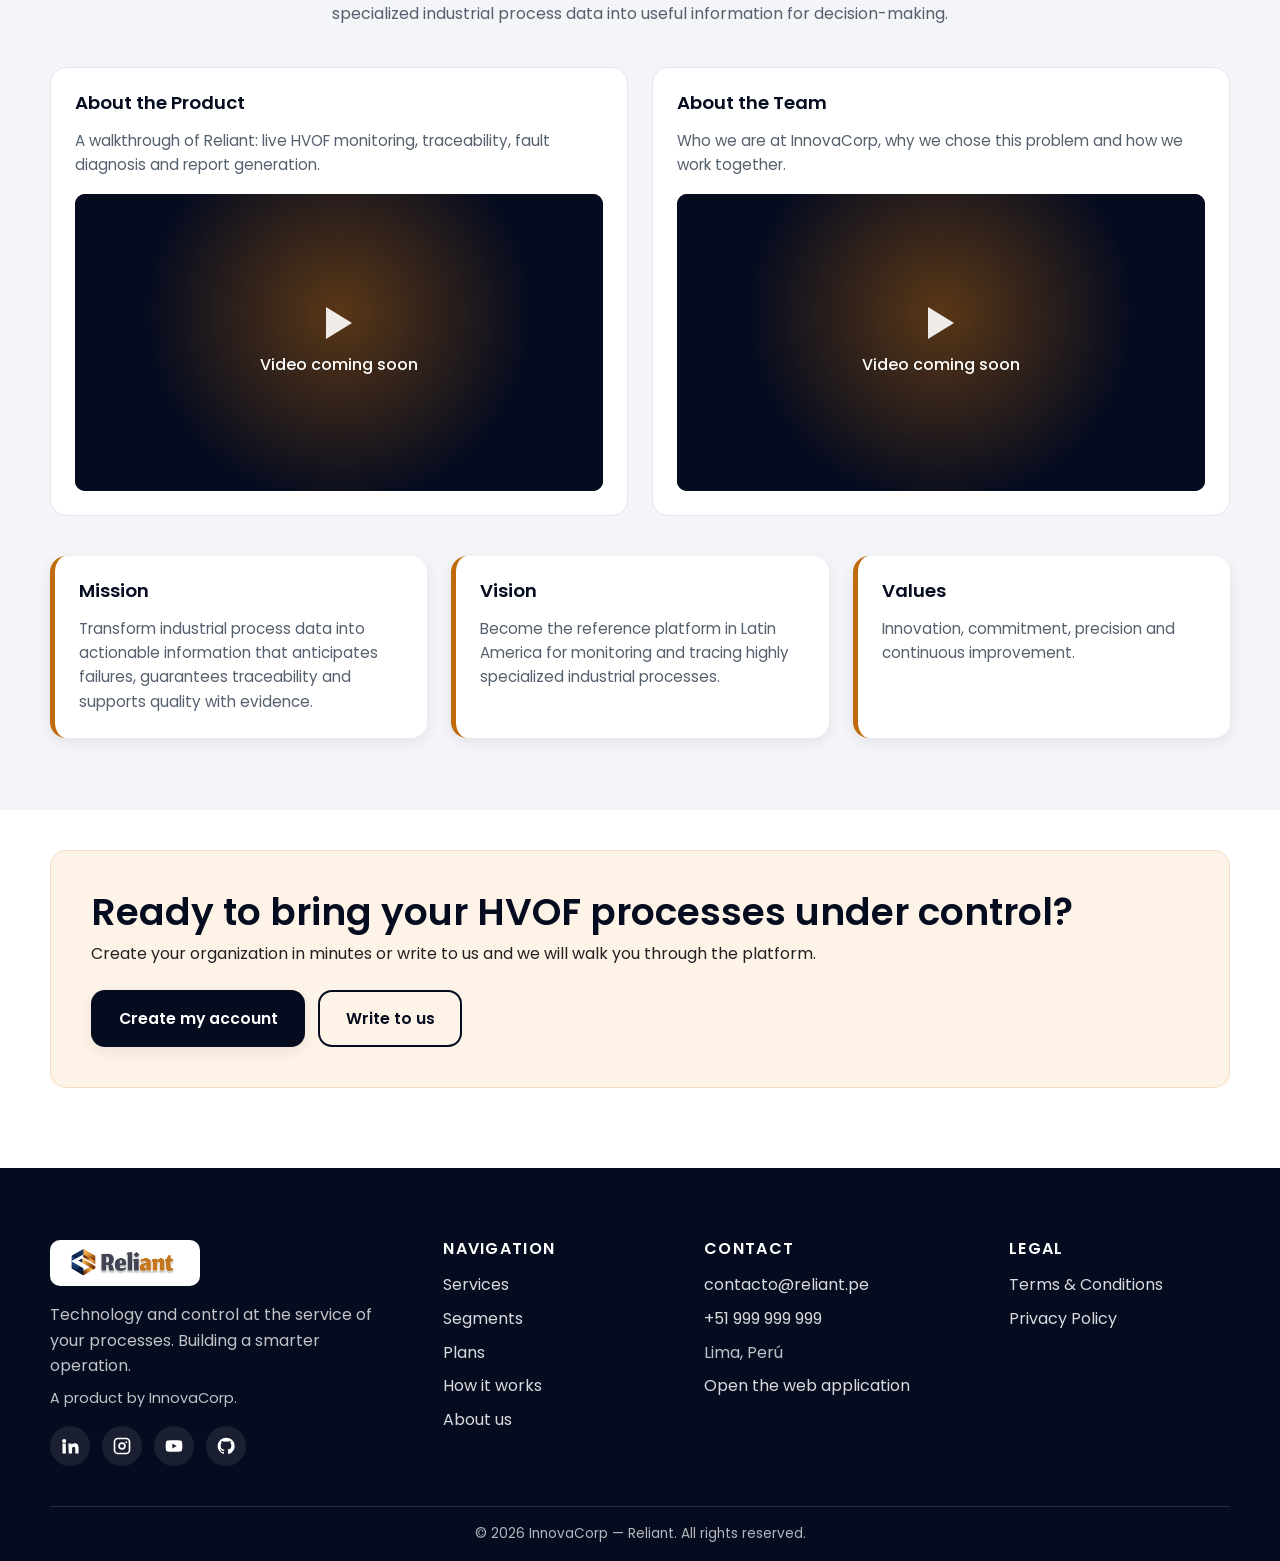
==== commit 60a2430e: "feat(landing): redesign landing page with InnovaCorp visual identity - Poppins typography, navy/oran" ====
--- a/index.html
+++ b/index.html
@@ -1,234 +1,372 @@
 <!DOCTYPE html>
-<html lang="es">
-
+<html lang="en">
 <head>
-    <link rel="icon" href="public/favicon.ico" type="image/x-icon">
-    <meta charset="UTF-8">
-    <meta name="viewport" content="width=device-width, initial-scale=1.0">
-
-    <title>Reliant - Inicio</title>
-
-    <link rel="stylesheet" href="styles/styles.css">
-
-    <link href="https://fonts.googleapis.com/css2?family=Poppins:wght@300;400;500;600;700&display=swap"
-        rel="stylesheet">
+  <meta charset="UTF-8" />
+  <meta name="viewport" content="width=device-width, initial-scale=1.0" />
+  <title data-i18n="meta.home.title">Reliant | HVOF Process Monitoring &amp; Traceability</title>
+  <meta name="description" data-i18n-content="meta.home.description" content="Reliant monitors, traces and documents HVOF thermal-spray recuperation processes so Recuperation Suppliers and Asset Owners can detect deviations early and back quality with data." />
+  <meta property="og:title" content="Reliant | HVOF Process Monitoring & Traceability" />
+  <meta property="og:description" content="Monitor, trace and document every HVOF recuperation process. A product by InnovaCorp." />
+  <meta property="og:type" content="website" />
+  <meta property="og:image" content="assets/img/supervisor.jpg" />
+  <link rel="icon" href="assets/img/favicon.svg" type="image/svg+xml" />
+  <link rel="preconnect" href="https://fonts.googleapis.com" />
+  <link rel="preconnect" href="https://fonts.gstatic.com" crossorigin />
+  <link href="https://fonts.googleapis.com/css2?family=Poppins:wght@300;400;500;600;700&display=swap" rel="stylesheet" />
+  <link rel="stylesheet" href="assets/css/styles.css" />
 </head>
-    
-
 <body>
-
-    <!-- =========================
-         NAVBAR
-    ========================= -->
-
-    <header>
-        <nav class="navbar">
-
-            <div class="logo">
-                    <a href="index.html">
-                    <img src="img/logo.png" alt="Reliant">
-                </a>
-            </div>
-
-            <ul class="menu">
-
-                <li><a href="servicos.html">Servicios</a></li>
-                <li><a href="planes.html">Planes</a></li>
-                <li><a href="quienessomos.html">Quienes Somos</a></li>
-                <li><a href="#contacto" class="btn-contacto">Contáctanos</a></li>
-
-                     <div class="user"> 
-                        <img src="img/user.png" alt="Usuario"> 
-                    </div>
-                        
-                
+  <a class="skip-link" href="#main-content" data-i18n="accessibility.skip">Skip to main content</a>
+
+  <!-- ========================= HEADER ========================= -->
+  <header class="site-header" role="banner">
+    <div class="container header-inner">
+      <a href="index.html" class="logo" aria-label="Reliant home" data-i18n-aria-label="accessibility.home">
+        <img src="assets/img/logo.png" alt="Reliant" class="logo-img" width="150" height="46" />
+      </a>
+
+      <button class="nav-toggle" id="navToggle" aria-expanded="false" aria-controls="primaryNav" aria-label="Toggle navigation menu" data-i18n-aria-label="accessibility.menu">
+        <span></span><span></span><span></span>
+      </button>
+
+      <nav class="primary-nav" id="primaryNav" aria-label="Primary navigation" data-i18n-aria-label="accessibility.primary">
+        <ul class="nav-list">
+          <li><a href="#services" data-i18n="nav.services">Services</a></li>
+          <li><a href="#segments" data-i18n="nav.segments">Segments</a></li>
+          <li><a href="#plans" data-i18n="nav.plans">Plans</a></li>
+          <li><a href="#how-it-works" data-i18n="nav.how">How it works</a></li>
+          <li><a href="#about" data-i18n="nav.about">About us</a></li>
+          <li><a href="#contact" data-i18n="nav.contact">Contact</a></li>
+        </ul>
+        <div class="nav-actions">
+          <div class="language-switcher" role="group" aria-label="Language selector" data-i18n-aria-label="accessibility.language">
+            <button type="button" data-language="en" aria-pressed="false">EN</button>
+            <button type="button" data-language="es" aria-pressed="false">ES</button>
+          </div>
+          <a class="btn btn-ghost btn-sm" href="https://reliant-web-application-hsa3asb7axaph6hf.chilecentral-01.azurewebsites.net/iam/sign-in" data-i18n="nav.signin">Sign in</a>
+          <a class="btn btn-primary btn-sm" href="https://reliant-web-application-hsa3asb7axaph6hf.chilecentral-01.azurewebsites.net/iam/sign-up" data-i18n="nav.start">Get started</a>
+        </div>
+      </nav>
+    </div>
+  </header>
+
+  <main id="main-content">
+
+    <!-- ========================= HERO ========================= -->
+    <section class="hero" aria-labelledby="hero-title">
+      <img src="assets/img/supervisor.jpg" alt="" class="hero-img" width="1600" height="900" fetchpriority="high" />
+      <div class="hero-overlay" aria-hidden="true"></div>
+      <div class="container hero-content">
+        <div class="hero-text">
+          <p class="eyebrow" data-i18n="hero.eyebrow">HVOF recuperation processes, monitored and traceable</p>
+          <h1 id="hero-title" data-i18n-html="hero.title">Your HVOF processes,<br /><span>smarter</span></h1>
+          <p class="hero-subtitle" data-i18n="hero.subtitle">Monitor, analyze and connect every stage of your HVOF thermal-spray recuperation processes to gain traceability, detect deviations early and make decisions backed by data.</p>
+          <div class="hero-actions">
+            <a class="btn btn-primary" href="https://reliant-web-application-hsa3asb7axaph6hf.chilecentral-01.azurewebsites.net/iam/sign-up?organizationType=RECUPERATION_SUPPLIER" data-segment-link="recuperation-supplier" data-i18n="hero.supplier">I'm a Recuperation Supplier</a>
+            <a class="btn btn-outline" href="https://reliant-web-application-hsa3asb7axaph6hf.chilecentral-01.azurewebsites.net/iam/sign-up?organizationType=ASSET_OWNER" data-segment-link="asset-owner" data-i18n="hero.owner">I'm an Asset Owner</a>
+          </div>
+          <ul class="hero-metrics" aria-label="Key figures">
+            <li><strong>100%</strong><span data-i18n="hero.metric.sessions">of spray sessions recorded</span></li>
+            <li><strong>&lt; 1 s</strong><span data-i18n="hero.metric.alerts">to flag a recipe deviation</span></li>
+            <li><strong>1</strong><span data-i18n="hero.metric.history">shared history per component</span></li>
+          </ul>
+        </div>
+      </div>
+    </section>
+
+    <!-- ========================= HIGHLIGHTS (flip cards) ========================= -->
+    <section class="highlights" aria-label="Reliant highlights">
+      <div class="container highlights-grid">
+        <article class="flip-card" tabindex="0">
+          <div class="flip-inner">
+            <div class="flip-front">
+              <img src="assets/img/icono1.png" alt="" width="64" height="64" />
+              <p data-i18n="highlight.monitoring.body">Visualize the critical process parameters during every spray session.</p>
+            </div>
+            <div class="flip-back"><h3 data-i18n="highlight.monitoring.title">Real-time monitoring</h3></div>
+          </div>
+        </article>
+        <article class="flip-card" tabindex="0">
+          <div class="flip-inner">
+            <div class="flip-front">
+              <img src="assets/img/icono2.png" alt="" width="64" height="64" />
+              <p data-i18n="highlight.traceability.body">Link components, recovery orders, recipes and sessions in one history.</p>
+            </div>
+            <div class="flip-back"><h3 data-i18n="highlight.traceability.title">Full traceability</h3></div>
+          </div>
+        </article>
+        <article class="flip-card" tabindex="0">
+          <div class="flip-inner">
+            <div class="flip-front">
+              <img src="assets/img/icono3.png" alt="" width="64" height="64" />
+              <p data-i18n="highlight.data.body">Turn process information into useful evidence for quality and reliability.</p>
+            </div>
+            <div class="flip-back"><h3 data-i18n="highlight.data.title">Data-driven decisions</h3></div>
+          </div>
+        </article>
+      </div>
+    </section>
+
+    <!-- ========================= SERVICES ========================= -->
+    <section id="services" class="section" aria-labelledby="services-title">
+      <div class="container">
+        <div class="section-heading">
+          <p class="kicker" data-i18n="services.kicker">Services</p>
+          <h2 id="services-title" data-i18n="services.title">Everything you need to monitor, control and analyze your HVOF processes.</h2>
+        </div>
+        <div class="services-grid">
+          <article class="service-card">
+            <h3 data-i18n="services.monitor.title">Monitor</h3>
+            <p data-i18n="services.monitor.body">Check process parameters live and detect deviations from the recipe during every session.</p>
+          </article>
+          <article class="service-card">
+            <h3 data-i18n="services.trace.title">Traceability</h3>
+            <p data-i18n="services.trace.body">Register components, recovery orders, recipes and spray sessions in one shared record.</p>
+          </article>
+          <article class="service-card">
+            <h3 data-i18n="services.diagnose.title">Diagnosis</h3>
+            <p data-i18n="services.diagnose.body">Identify faults, affected components and the probable causes behind each problem.</p>
+          </article>
+          <article class="service-card">
+            <h3 data-i18n="services.report.title">Reports</h3>
+            <p data-i18n="services.report.body">Generate quality evidence, certificates and session reports ready for audits.</p>
+          </article>
+        </div>
+      </div>
+    </section>
+
+    <!-- ========================= WHY RELIANT ========================= -->
+    <section id="value-proposition" class="section section-alt" aria-labelledby="why-title">
+      <div class="container why-grid">
+        <figure class="why-media">
+          <img src="assets/img/supervisor2.jpg" alt="" width="900" height="900" loading="lazy" />
+        </figure>
+        <div class="why-content">
+          <h2 id="why-title" data-i18n="value.title">Why choose Reliant?</h2>
+          <p data-i18n="value.intro">HVOF process data is still captured by hand in many plants. Reliant replaces scattered logs with a single platform that records, analyzes and certifies each recuperation.</p>
+          <ul class="check-list">
+            <li><img src="assets/img/icono1.png" alt="" width="28" height="28" /><span data-i18n="value.benefit1">Centralized information for operators, supervisors and quality engineers.</span></li>
+            <li><img src="assets/img/icono1.png" alt="" width="28" height="28" /><span data-i18n="value.benefit2">End-to-end traceability of every component and work order.</span></li>
+            <li><img src="assets/img/icono1.png" alt="" width="28" height="28" /><span data-i18n="value.benefit3">Fault diagnosis based on real process data.</span></li>
+            <li><img src="assets/img/icono1.png" alt="" width="28" height="28" /><span data-i18n="value.benefit4">Verifiable quality evidence for Asset Owners.</span></li>
+            <li><img src="assets/img/icono1.png" alt="" width="28" height="28" /><span data-i18n="value.benefit5">Less dependence on manual records.</span></li>
+          </ul>
+        </div>
+      </div>
+    </section>
+
+    <!-- ========================= SEGMENTS ========================= -->
+    <section id="segments" class="section" aria-labelledby="segments-title">
+      <div class="container">
+        <div class="section-heading">
+          <p class="kicker" data-i18n="segments.kicker">Segments</p>
+          <h2 id="segments-title" data-i18n="segments.title">Built for both sides of the recuperation process</h2>
+          <p data-i18n="segments.intro">Choose your profile to see how Reliant works for you.</p>
+        </div>
+        <div class="segments-grid">
+          <article class="segment-card" id="segment-supplier">
+            <span class="tag" data-i18n="segments.supplier.tag">Recuperation Supplier</span>
+            <h3 data-i18n="segments.supplier.title">Run every HVOF session under control</h3>
+            <p data-i18n="segments.supplier.body">For companies that operate HVOF systems and recover components for their clients: operators, operations supervisors, quality and maintenance engineers.</p>
+            <ul class="benefit-list">
+              <li data-i18n="segments.supplier.benefit1">Register HVOF systems, subsystems and spray recipes.</li>
+              <li data-i18n="segments.supplier.benefit2">Monitor live readings with nominal, warning and shutdown bands.</li>
+              <li data-i18n="segments.supplier.benefit3">Open fault cases automatically and generate quality certificates.</li>
             </ul>
-
-        </nav>
-    </header>
-
-
-    <!-- =========================
-         HERO
-    ========================= -->
-
-    <section class="hero">
-
-        <img src="img/supervisor.png"
-            alt="Agricultor"
-            class="hero-img">
-
-        <div class="hero-overlay"></div>
-
-        <div class="hero-content">
-
-            <div class="hero-text">
-
-                <h1>
-                    Tus procesos HVOF, <br>
-                    <span>más inteligente</span>
-                </h1>
-
-                <p>
-                    Monitorea, analiza y conecta cada etapa de tus procesos HVOF
-                    para obtener mayor trazabilidad, detectar desviaciones y
-                    tomar decisiones respaldadas por datos.
-                </p>
-
-
-                <button class="btn-descarga">
-                    <img src="img/descarga.png" alt="Descargar">
-                    Solicitar demo
-                </button>
-
-            </div>
-
-        
-
-        </div>
-
-    </section>
-
-
-    
-
-<section class="testimonios">
-
-    <!-- MARÍA -->
-    <div class="testimonio">
-
-        <div class="testimonio-inner">
-
-            <!-- FRENTE -->
-            <div class="testimonio-front">
-
-                <img src="img/icono1.png" alt="icono1">
-
-                <p>
-                    "Visualiza los parámetros críticos del proceso durante cada sesión de rociado."
-                </p>
-
-            </div>
-
-            <!-- REVERSO -->
-            <div class="testimonio-back">
-
-                <h3>MONITOREO EN TIEMPO REAL</h3>
-                
-
-            </div>
-
-        </div>
-
+            <a class="btn btn-primary" href="https://reliant-web-application-hsa3asb7axaph6hf.chilecentral-01.azurewebsites.net/iam/sign-up?organizationType=RECUPERATION_SUPPLIER" data-segment-cta="recuperation-supplier" data-i18n="segments.supplier.cta">Join as a Recuperation Supplier</a>
+          </article>
+          <article class="segment-card" id="segment-owner">
+            <span class="tag" data-i18n="segments.owner.tag">Asset Owner</span>
+            <h3 data-i18n="segments.owner.title">Know exactly how your components were recovered</h3>
+            <p data-i18n="segments.owner.body">For mining and industrial companies that own the components: reliability engineers and procurement analysts who need evidence, not promises.</p>
+            <ul class="benefit-list">
+              <li data-i18n="segments.owner.benefit1">Consolidated view of your components and their recovery history.</li>
+              <li data-i18n="segments.owner.benefit2">Quality certificates and session reports for every order.</li>
+              <li data-i18n="segments.owner.benefit3">Compare suppliers and spot premature failures early.</li>
+            </ul>
+            <a class="btn btn-primary" href="https://reliant-web-application-hsa3asb7axaph6hf.chilecentral-01.azurewebsites.net/iam/sign-up?organizationType=ASSET_OWNER" data-segment-cta="asset-owner" data-i18n="segments.owner.cta">Join as an Asset Owner</a>
+          </article>
+        </div>
+      </div>
+    </section>
+
+    <!-- ========================= PLANS ========================= -->
+    <section id="plans" class="section section-dark" aria-labelledby="plans-title">
+      <div class="container">
+        <div class="section-heading">
+          <p class="kicker kicker-light" data-i18n="plans.kicker">Plans</p>
+          <h2 id="plans-title" data-i18n="plans.title">Choose the experience designed for your organization.</h2>
+        </div>
+        <div class="plans-grid">
+          <article class="plan-card">
+            <h3>Recuperation Supplier</h3>
+            <p class="plan-desc" data-i18n="plans.supplier.desc">For companies that run HVOF processes</p>
+            <p class="plan-price"><span>S/ 70</span><small data-i18n="plans.period">/ month</small></p>
+            <p class="plan-includes" data-i18n="plans.includes">Includes:</p>
+            <ul class="check-list check-list-sm">
+              <li><img src="assets/img/icono1.png" alt="" /><span data-i18n="plans.supplier.f1">Process monitoring</span></li>
+              <li><img src="assets/img/icono1.png" alt="" /><span data-i18n="plans.supplier.f2">HVOF system registry</span></li>
+              <li><img src="assets/img/icono1.png" alt="" /><span data-i18n="plans.supplier.f3">Recipe management</span></li>
+              <li><img src="assets/img/icono1.png" alt="" /><span data-i18n="plans.supplier.f4">Recovery &amp; work order traceability</span></li>
+              <li><img src="assets/img/icono1.png" alt="" /><span data-i18n="plans.supplier.f5">Fault diagnosis</span></li>
+              <li><img src="assets/img/icono1.png" alt="" /><span data-i18n="plans.supplier.f6">Deviation alerts</span></li>
+              <li><img src="assets/img/icono1.png" alt="" /><span data-i18n="plans.supplier.f7">Quality certificates</span></li>
+              <li><img src="assets/img/icono1.png" alt="" /><span data-i18n="plans.supplier.f8">Session reports</span></li>
+            </ul>
+            <a class="btn btn-light" href="https://reliant-web-application-hsa3asb7axaph6hf.chilecentral-01.azurewebsites.net/iam/sign-up?organizationType=RECUPERATION_SUPPLIER" data-i18n="plans.cta">Get started</a>
+          </article>
+          <article class="plan-card plan-card-accent">
+            <h3>Asset Owner</h3>
+            <p class="plan-desc" data-i18n="plans.owner.desc">For companies that own the components</p>
+            <p class="plan-price"><span>S/ 100</span><small data-i18n="plans.period">/ month</small></p>
+            <p class="plan-includes" data-i18n="plans.includes">Includes:</p>
+            <ul class="check-list check-list-sm">
+              <li><img src="assets/img/icono1.png" alt="" /><span data-i18n="plans.owner.f1">Consolidated component view</span></li>
+              <li><img src="assets/img/icono1.png" alt="" /><span data-i18n="plans.owner.f2">Field performance tracking</span></li>
+              <li><img src="assets/img/icono1.png" alt="" /><span data-i18n="plans.owner.f3">Component return registry</span></li>
+              <li><img src="assets/img/icono1.png" alt="" /><span data-i18n="plans.owner.f4">PCR compliance</span></li>
+              <li><img src="assets/img/icono1.png" alt="" /><span data-i18n="plans.owner.f5">Certificate lookup</span></li>
+              <li><img src="assets/img/icono1.png" alt="" /><span data-i18n="plans.owner.f6">Supplier comparison</span></li>
+              <li><img src="assets/img/icono1.png" alt="" /><span data-i18n="plans.owner.f7">Premature failure identification</span></li>
+            </ul>
+            <a class="btn btn-primary" href="https://reliant-web-application-hsa3asb7axaph6hf.chilecentral-01.azurewebsites.net/iam/sign-up?organizationType=ASSET_OWNER" data-i18n="plans.cta">Get started</a>
+          </article>
+        </div>
+      </div>
+    </section>
+
+    <!-- ========================= HOW IT WORKS ========================= -->
+    <section id="how-it-works" class="section" aria-labelledby="steps-title">
+      <div class="container">
+        <div class="section-heading">
+          <p class="kicker" data-i18n="steps.kicker">How it works</p>
+          <h2 id="steps-title" data-i18n="steps.title">From sign-up to certified recuperation in four steps</h2>
+        </div>
+        <ol class="steps-grid">
+          <li class="step-card">
+            <span class="step-number">1</span>
+            <h3 data-i18n="steps.profile.title">Create your organization</h3>
+            <p data-i18n="steps.profile.body">Sign up as a Recuperation Supplier or an Asset Owner and invite your team with the right roles.</p>
+          </li>
+          <li class="step-card">
+            <span class="step-number">2</span>
+            <h3 data-i18n="steps.setup.title">Set up systems and recipes</h3>
+            <p data-i18n="steps.setup.body">Register your HVOF systems, subsystems, clients, components and spray recipes with their parameter bands.</p>
+          </li>
+          <li class="step-card">
+            <span class="step-number">3</span>
+            <h3 data-i18n="steps.track.title">Run and monitor sessions</h3>
+            <p data-i18n="steps.track.body">Open a recovery order, start a session and watch readings live. Deviations open fault cases automatically.</p>
+          </li>
+          <li class="step-card">
+            <span class="step-number">4</span>
+            <h3 data-i18n="steps.redeploy.title">Certify and share</h3>
+            <p data-i18n="steps.redeploy.body">Analyze the session, generate the quality certificate and share the evidence with the Asset Owner.</p>
+          </li>
+        </ol>
+      </div>
+    </section>
+
+    <!-- ========================= ABOUT (videos) ========================= -->
+    <section id="about" class="section section-alt" aria-labelledby="about-title">
+      <div class="container">
+        <div class="section-heading">
+          <p class="kicker" data-i18n="about.kicker">About us</p>
+          <h2 id="about-title" data-i18n="about.title">Meet the product and the team behind it</h2>
+          <p data-i18n="about.intro">Reliant is developed by InnovaCorp, a Peruvian technology startup focused on turning specialized industrial process data into useful information for decision-making.</p>
+        </div>
+        <div class="about-grid">
+          <article class="video-card" id="about-product">
+            <h3 data-i18n="about.product.title">About the Product</h3>
+            <p data-i18n="about.product.body">A walkthrough of Reliant: live HVOF monitoring, traceability, fault diagnosis and report generation.</p>
+            <div class="video-frame" data-video="product" data-video-title="Reliant - About the Product">
+              <div class="video-placeholder"><span data-i18n="about.video.soon">Video coming soon</span></div>
+            </div>
+          </article>
+          <article class="video-card" id="about-team">
+            <h3 data-i18n="about.team.title">About the Team</h3>
+            <p data-i18n="about.team.body">Who we are at InnovaCorp, why we chose this problem and how we work together.</p>
+            <div class="video-frame" data-video="team" data-video-title="Reliant - About the Team">
+              <div class="video-placeholder"><span data-i18n="about.video.soon">Video coming soon</span></div>
+            </div>
+          </article>
+        </div>
+        <div class="mission-grid">
+          <article class="mission-card">
+            <h3 data-i18n="about.mission.title">Mission</h3>
+            <p data-i18n="about.mission.body">Transform industrial process data into actionable information that anticipates failures, guarantees traceability and supports quality with evidence.</p>
+          </article>
+          <article class="mission-card">
+            <h3 data-i18n="about.vision.title">Vision</h3>
+            <p data-i18n="about.vision.body">Become the reference platform in Latin America for monitoring and tracing highly specialized industrial processes.</p>
+          </article>
+          <article class="mission-card">
+            <h3 data-i18n="about.values.title">Values</h3>
+            <p data-i18n="about.values.body">Innovation, commitment, precision and continuous improvement.</p>
+          </article>
+        </div>
+      </div>
+    </section>
+
+    <!-- ========================= CONTACT CTA ========================= -->
+    <section id="contact" class="section cta-section" aria-labelledby="cta-title">
+      <div class="container cta-inner">
+        <div>
+          <h2 id="cta-title" data-i18n="cta.title">Ready to bring your HVOF processes under control?</h2>
+          <p data-i18n="cta.body">Create your organization in minutes or write to us and we will walk you through the platform.</p>
+        </div>
+        <div class="cta-actions">
+          <a class="btn btn-primary" href="https://reliant-web-application-hsa3asb7axaph6hf.chilecentral-01.azurewebsites.net/iam/sign-up" data-i18n="cta.start">Create my account</a>
+          <a class="btn btn-outline" href="mailto:contacto@reliant.pe" data-i18n="cta.email">Write to us</a>
+        </div>
+      </div>
+    </section>
+  </main>
+
+  <!-- ========================= FOOTER ========================= -->
+  <footer class="site-footer" role="contentinfo">
+    <div class="container footer-grid">
+      <div class="footer-col footer-brand">
+        <img src="assets/img/logo.png" alt="Reliant" class="footer-logo" width="150" height="46" loading="lazy" />
+        <p data-i18n="footer.tagline">Technology and control at the service of your processes. Building a smarter operation.</p>
+        <p class="footer-product" data-i18n="footer.product">A product by InnovaCorp.</p>
+        <ul class="social-list" aria-label="Social media">
+          <li><a href="https://www.linkedin.com/" target="_blank" rel="noopener" aria-label="LinkedIn"><svg viewBox="0 0 24 24" aria-hidden="true"><path d="M4.98 3.5a2.5 2.5 0 1 1 0 5 2.5 2.5 0 0 1 0-5ZM3 9h4v12H3zm7 0h3.8v1.7h.1c.5-1 1.8-2 3.7-2 4 0 4.7 2.6 4.7 6V21h-4v-5.3c0-1.3 0-2.9-1.8-2.9s-2 1.4-2 2.8V21h-4z"/></svg></a></li>
+          <li><a href="https://www.instagram.com/" target="_blank" rel="noopener" aria-label="Instagram"><svg viewBox="0 0 24 24" aria-hidden="true"><path d="M7 2h10a5 5 0 0 1 5 5v10a5 5 0 0 1-5 5H7a5 5 0 0 1-5-5V7a5 5 0 0 1 5-5Zm0 2a3 3 0 0 0-3 3v10a3 3 0 0 0 3 3h10a3 3 0 0 0 3-3V7a3 3 0 0 0-3-3Zm5 3.5a4.5 4.5 0 1 1 0 9 4.5 4.5 0 0 1 0-9Zm0 2a2.5 2.5 0 1 0 0 5 2.5 2.5 0 0 0 0-5Zm5.2-3.2a1.1 1.1 0 1 1 0 2.2 1.1 1.1 0 0 1 0-2.2Z"/></svg></a></li>
+          <li><a href="https://www.youtube.com/" target="_blank" rel="noopener" aria-label="YouTube"><svg viewBox="0 0 24 24" aria-hidden="true"><path d="M21.6 7.2a2.5 2.5 0 0 0-1.8-1.8C18.2 5 12 5 12 5s-6.2 0-7.8.4A2.5 2.5 0 0 0 2.4 7.2 26 26 0 0 0 2 12a26 26 0 0 0 .4 4.8 2.5 2.5 0 0 0 1.8 1.8C5.8 19 12 19 12 19s6.2 0 7.8-.4a2.5 2.5 0 0 0 1.8-1.8A26 26 0 0 0 22 12a26 26 0 0 0-.4-4.8ZM10 15V9l5.2 3Z"/></svg></a></li>
+          <li><a href="https://github.com/upc-pre-202620-1asi0729-7753-innovacorp" target="_blank" rel="noopener" aria-label="GitHub"><svg viewBox="0 0 24 24" aria-hidden="true"><path d="M12 2a10 10 0 0 0-3.2 19.5c.5.1.7-.2.7-.5v-1.8c-2.8.6-3.4-1.2-3.4-1.2-.4-1.1-1.1-1.5-1.1-1.5-.9-.6.1-.6.1-.6 1 .1 1.5 1 1.5 1 .9 1.6 2.4 1.1 3 .9.1-.7.4-1.1.6-1.4-2.2-.3-4.6-1.1-4.6-5a3.9 3.9 0 0 1 1-2.7 3.6 3.6 0 0 1 .1-2.7s.9-.3 2.8 1a9.4 9.4 0 0 1 5 0c1.9-1.3 2.8-1 2.8-1a3.6 3.6 0 0 1 .1 2.7 3.9 3.9 0 0 1 1 2.7c0 3.9-2.4 4.7-4.6 5 .4.3.7.9.7 1.9v2.8c0 .3.2.6.7.5A10 10 0 0 0 12 2Z"/></svg></a></li>
+        </ul>
+      </div>
+
+      <nav class="footer-col" aria-label="Footer navigation" data-i18n-aria-label="accessibility.footer">
+        <h3 data-i18n="footer.navigation">Navigation</h3>
+        <a href="#services" data-i18n="nav.services">Services</a>
+        <a href="#segments" data-i18n="nav.segments">Segments</a>
+        <a href="#plans" data-i18n="nav.plans">Plans</a>
+        <a href="#how-it-works" data-i18n="nav.how">How it works</a>
+        <a href="#about" data-i18n="nav.about">About us</a>
+      </nav>
+
+      <div class="footer-col">
+        <h3 data-i18n="footer.contact">Contact</h3>
+        <a href="mailto:contacto@reliant.pe">contacto@reliant.pe</a>
+        <a href="tel:+51999999999">+51 999 999 999</a>
+        <p>Lima, Perú</p>
+        <p><a href="https://reliant-web-application-hsa3asb7axaph6hf.chilecentral-01.azurewebsites.net/iam/sign-in" data-i18n="footer.app">Open the web application</a></p>
+      </div>
+
+      <nav class="footer-col" aria-label="Legal navigation" data-i18n-aria-label="accessibility.legal">
+        <h3 data-i18n="footer.legal">Legal</h3>
+        <a href="legal/terms.html" data-i18n="footer.terms">Terms &amp; Conditions</a>
+        <a href="legal/privacy.html" data-i18n="footer.privacy">Privacy Policy</a>
+      </nav>
     </div>
-
-    <!-- CARLOS -->
-    <div class="testimonio">
-
-        <div class="testimonio-inner">
-
-            <!-- FRENTE -->
-            <div class="testimonio-front">
-
-                <img src="img/icono2.png" alt="icono2">
-
-                <p>
-                    "Relaciona componentes, órdenes, recetas y sesiones en un mismo historial."
-                </p>
-
-            </div>
-
-            <!-- REVERSO -->
-            <div class="testimonio-back">
-
-                <h3>TRAZABILIDAD COMPLETA</h3>
-              
-
-            </div>
-
-        </div>
-
+    <div class="container footer-bottom">
+      <p class="footer-copyright">&copy; <span id="year"></span> <span data-i18n="footer.copyright">InnovaCorp &mdash; Reliant. All rights reserved.</span></p>
     </div>
-
-    <!-- ANA -->
-    <div class="testimonio">
-
-        <div class="testimonio-inner">
-
-            <!-- FRENTE -->
-            <div class="testimonio-front">
-
-                <img src="img/icono3.png" alt="icono3">
-
-                <p>
-                    "Convierte la información del proceso en evidencia útil 
-                    para calidad y confiabilidad."
-                </p>
-
-            </div>
-
-            <!-- REVERSO -->
-            <div class="testimonio-back">
-
-                <h3>DECISIONES CON DATOS</h3>
-               
-
-            </div>
-
-        </div>
-
-    </div>
-
-</section>
-
-
-    <!-- =========================
-         FOOTER
-    ========================= -->
-
-    <footer id="contacto">
-
-        <div class="footer-col">
-
-            <img src="img/logo.png" class="footer-logo">
-
-            <p>
-                Tecnología y control al servicio de tus procesos.
-                 Construyendo una operación más inteligente.
-            </p>
-
-             <img src="img/redes.png" class="footer-redes" alt="Redes sociales">
-
-        </div>
-
-        <div class="footer-col">
-
-            <h3>Navegación</h3>
-
-            <a href="servicos.html">Servicios</a>
-            <a href="planes.html">Planes</a>
-            <a href="quienessomos.html">Quienes Somos</a>
-
-        </div>
-
-        <div class="footer-col">
-
-            <h3>Contacto</h3>
-
-            <p>info@reliant.com</p>
-            <p>+51 999 999 999</p>
-            <p>Lima, Perú</p>
-
-        </div>
-
-    </footer>
-
-    <div class="copyright">
-        © 2026 Reliant. Todos los derechos reservados.
-    </div>
-
-    <script src="public/assets/scripts/scripts.js"></script>
-
+  </footer>
+
+  <script src="assets/js/i18n.js"></script>
+  <script src="assets/js/script.js"></script>
 </body>
-
-</html>+</html>
--- a/assets/css/styles.css
+++ b/assets/css/styles.css
@@ -0,0 +1,329 @@
+/* =========================================================
+   Reliant Landing Page — styles.css
+   Visual identity: Poppins, navy (#060C1F) + orange (#BF6B0C)
+   ========================================================= */
+
+:root {
+  --color-primary: #060c1f;
+  --color-primary-soft: #0f1a3a;
+  --color-accent: #bf6b0c;
+  --color-accent-dark: #9a5609;
+  --color-accent-light: #fdf3e6;
+  --color-ink: #222222;
+  --color-ink-soft: #55606e;
+  --color-surface: #ffffff;
+  --color-surface-alt: #f4f5f8;
+  --color-border: #e3e6ec;
+
+  --font-base: "Poppins", -apple-system, BlinkMacSystemFont, "Segoe UI", Roboto, Helvetica, Arial, sans-serif;
+  --fs-h1: clamp(2.2rem, 4.2vw + 1rem, 3.6rem);
+  --fs-h2: clamp(1.6rem, 2vw + 1rem, 2.35rem);
+  --fs-h3: 1.15rem;
+  --fs-body: 1rem;
+
+  --space-xs: 0.5rem;
+  --space-sm: 1rem;
+  --space-md: 1.5rem;
+  --space-lg: 2.5rem;
+  --space-xl: 4.5rem;
+
+  --radius: 16px;
+  --radius-sm: 10px;
+  --shadow: 0 10px 30px rgba(6, 12, 31, 0.12);
+  --shadow-soft: 0 4px 14px rgba(6, 12, 31, 0.08);
+  --header-height: 76px;
+}
+
+/* ---------- Reset & base ---------- */
+*,
+*::before,
+*::after { box-sizing: border-box; }
+
+html { scroll-behavior: smooth; scroll-padding-top: calc(var(--header-height) + 12px); }
+
+body {
+  margin: 0;
+  font-family: var(--font-base);
+  font-size: var(--fs-body);
+  line-height: 1.6;
+  color: var(--color-ink);
+  background: var(--color-surface);
+  -webkit-font-smoothing: antialiased;
+}
+
+img { max-width: 100%; height: auto; display: block; }
+a { color: var(--color-accent); text-decoration: none; }
+a:hover { color: var(--color-accent-dark); }
+ul, ol { margin: 0; padding: 0; }
+
+h1, h2, h3 { margin: 0 0 var(--space-sm); line-height: 1.15; color: var(--color-primary); font-weight: 600; }
+h1 { font-size: var(--fs-h1); font-weight: 700; }
+h2 { font-size: var(--fs-h2); }
+h3 { font-size: var(--fs-h3); }
+p { margin: 0 0 var(--space-sm); color: var(--color-ink-soft); }
+
+.container { width: min(1180px, 100% - 2rem); margin-inline: auto; }
+
+/* ---------- Accessibility ---------- */
+.skip-link {
+  position: absolute; top: -100px; left: 1rem;
+  background: var(--color-primary); color: #fff;
+  padding: 0.6rem 1rem; border-radius: var(--radius-sm); z-index: 1000;
+}
+.skip-link:focus { top: 1rem; color: #fff; }
+:focus-visible { outline: 3px solid var(--color-accent); outline-offset: 3px; }
+
+/* ---------- Buttons ---------- */
+.btn {
+  display: inline-flex; align-items: center; justify-content: center; gap: 0.5rem;
+  padding: 0.85rem 1.6rem; border-radius: 14px; font-weight: 600; font-size: 0.98rem;
+  border: 2px solid transparent; cursor: pointer; transition: transform 0.2s, box-shadow 0.2s, background 0.2s, color 0.2s;
+  text-align: center;
+}
+.btn:hover { transform: translateY(-2px); }
+.btn-sm { padding: 0.55rem 1.1rem; font-size: 0.9rem; border-radius: 12px; }
+.btn-primary { background: var(--color-primary); color: #fff; box-shadow: var(--shadow-soft); }
+.btn-primary:hover { background: var(--color-primary-soft); color: #fff; box-shadow: var(--shadow); }
+.btn-outline { background: transparent; color: var(--color-primary); border-color: var(--color-primary); }
+.btn-outline:hover { background: var(--color-primary); color: #fff; }
+.btn-ghost { background: transparent; color: var(--color-primary); }
+.btn-ghost:hover { color: var(--color-accent); }
+.btn-light { background: #fff; color: var(--color-primary); }
+.btn-light:hover { background: var(--color-accent-light); color: var(--color-primary); }
+
+/* ---------- Header ---------- */
+.site-header {
+  position: sticky; top: 0; z-index: 100;
+  background: rgba(255, 255, 255, 0.96); backdrop-filter: blur(8px);
+  border-bottom: 1px solid var(--color-border);
+}
+.header-inner { min-height: var(--header-height); display: flex; align-items: center; justify-content: space-between; gap: var(--space-md); }
+.logo { display: inline-flex; align-items: center; gap: 0.6rem; color: var(--color-primary); font-weight: 700; }
+.logo-img { width: 150px; height: auto; }
+.logo-mark {
+  display: inline-grid; place-items: center; width: 38px; height: 38px; border-radius: 10px;
+  background: var(--color-primary); color: #fff; font-weight: 700;
+}
+.logo-text { font-size: 1.25rem; letter-spacing: 0.01em; }
+
+.primary-nav { display: flex; align-items: center; gap: var(--space-lg); }
+.nav-list { display: flex; gap: 1.8rem; list-style: none; }
+.nav-list a { color: var(--color-ink); font-weight: 500; font-size: 0.98rem; position: relative; }
+.nav-list a::after {
+  content: ""; position: absolute; left: 0; right: 0; bottom: -6px; height: 2px;
+  background: var(--color-accent); transform: scaleX(0); transition: transform 0.2s; transform-origin: left;
+}
+.nav-list a:hover { color: var(--color-primary); }
+.nav-list a:hover::after { transform: scaleX(1); }
+.nav-actions { display: flex; align-items: center; gap: 0.75rem; }
+
+.language-switcher { display: inline-flex; border: 1px solid var(--color-border); border-radius: 999px; overflow: hidden; }
+.language-switcher button {
+  border: 0; background: transparent; padding: 0.35rem 0.75rem; font: inherit; font-size: 0.8rem; font-weight: 600;
+  color: var(--color-ink-soft); cursor: pointer;
+}
+.language-switcher button.is-active { background: var(--color-primary); color: #fff; }
+
+.nav-toggle { display: none; background: none; border: 0; padding: 0.5rem; cursor: pointer; }
+.nav-toggle span { display: block; width: 26px; height: 3px; margin: 5px 0; background: var(--color-primary); border-radius: 2px; }
+
+/* ---------- Hero ---------- */
+.hero { position: relative; min-height: 600px; overflow: hidden; background: #fff; display: flex; align-items: center; }
+.hero-img { position: absolute; inset: 0; width: 100%; height: 100%; object-fit: cover; object-position: 70% center; }
+.hero-overlay {
+  position: absolute; inset: 0;
+  background: linear-gradient(to right, #fff 0%, rgba(255,255,255,0.98) 25%, rgba(255,255,255,0.9) 42%, rgba(255,255,255,0.5) 58%, rgba(255,255,255,0) 75%);
+}
+.hero-content { position: relative; z-index: 2; padding-block: var(--space-xl); }
+.hero-text { max-width: 620px; }
+.eyebrow, .kicker {
+  display: inline-block; margin-bottom: 0.9rem; font-size: 0.8rem; font-weight: 600; letter-spacing: 0.14em; text-transform: uppercase; color: var(--color-accent);
+}
+.kicker-light { color: #f0a85a; }
+.hero h1 span { color: var(--color-accent); }
+.hero-subtitle { font-size: 1.15rem; color: var(--color-ink); max-width: 560px; }
+.hero-actions { display: flex; flex-wrap: wrap; gap: 0.9rem; margin: var(--space-md) 0; }
+.hero-metrics { display: flex; flex-wrap: wrap; gap: 1.6rem; list-style: none; margin-top: var(--space-lg); }
+.hero-metrics li { display: flex; flex-direction: column; min-width: 130px; }
+.hero-metrics strong { font-size: 1.6rem; color: var(--color-primary); line-height: 1.1; }
+.hero-metrics span { font-size: 0.85rem; color: var(--color-ink-soft); }
+
+/* ---------- Highlights (flip cards) ---------- */
+.highlights { padding-block: var(--space-xl) var(--space-lg); }
+.highlights-grid { display: grid; grid-template-columns: repeat(3, 1fr); gap: var(--space-md); }
+.flip-card { perspective: 1200px; height: 220px; cursor: default; }
+.flip-inner { position: relative; width: 100%; height: 100%; transition: transform 0.7s; transform-style: preserve-3d; }
+.flip-card:hover .flip-inner, .flip-card:focus-visible .flip-inner { transform: rotateY(180deg); }
+.flip-front, .flip-back {
+  position: absolute; inset: 0; backface-visibility: hidden; border-radius: var(--radius);
+  display: flex; flex-direction: column; align-items: center; justify-content: center; text-align: center; padding: var(--space-md);
+}
+.flip-front { background: var(--color-surface-alt); border: 1px solid var(--color-border); }
+.flip-front img { width: 64px; height: 64px; margin-bottom: 0.9rem; }
+.flip-front p { margin: 0; color: var(--color-ink); font-weight: 500; }
+.flip-back { background: var(--color-primary); transform: rotateY(180deg); }
+.flip-back h3 { color: #fff; margin: 0; letter-spacing: 0.06em; text-transform: uppercase; font-size: 1.1rem; }
+
+/* ---------- Sections ---------- */
+.section { padding-block: var(--space-xl); }
+.section-alt { background: var(--color-surface-alt); }
+.section-dark { background: var(--color-primary); color: #fff; }
+.section-dark h2, .section-dark h3 { color: #fff; }
+.section-dark p { color: rgba(255,255,255,0.78); }
+.section-heading { max-width: 760px; margin: 0 auto var(--space-lg); text-align: center; }
+.section-heading h2 { margin-bottom: 0.6rem; }
+
+/* ---------- Services ---------- */
+.services-grid { display: grid; grid-template-columns: repeat(4, 1fr); gap: var(--space-md); }
+.service-card {
+  background: var(--color-primary); color: #fff; border-radius: var(--radius); padding: var(--space-md);
+  border-top: 5px solid var(--color-accent); min-height: 190px; transition: transform 0.2s, box-shadow 0.2s;
+}
+.service-card:hover { transform: translateY(-4px); box-shadow: var(--shadow); }
+.service-card h3 { color: #fff; text-transform: uppercase; letter-spacing: 0.08em; font-size: 1rem; }
+.service-card p { color: rgba(255,255,255,0.82); margin: 0; font-size: 0.95rem; }
+
+/* ---------- Why Reliant ---------- */
+.why-grid { display: grid; grid-template-columns: 1fr 1.1fr; gap: var(--space-xl); align-items: center; }
+.why-media { margin: 0; border-radius: var(--radius); overflow: hidden; box-shadow: var(--shadow); aspect-ratio: 1 / 1; }
+.why-media img { width: 100%; height: 100%; object-fit: cover; }
+.check-list { list-style: none; display: grid; gap: 0.75rem; margin-top: var(--space-md); }
+.check-list li { display: flex; align-items: center; gap: 0.75rem; font-weight: 500; color: var(--color-ink); }
+.check-list img { width: 28px; height: 28px; flex: 0 0 28px; }
+.check-list-sm { gap: 0.5rem; margin-top: 0; }
+.check-list-sm li { font-size: 0.92rem; font-weight: 400; }
+.check-list-sm img { width: 20px; height: 20px; flex-basis: 20px; }
+
+/* ---------- Segments ---------- */
+.segments-grid { display: grid; grid-template-columns: repeat(2, 1fr); gap: var(--space-md); }
+.segment-card {
+  background: #fff; border: 1px solid var(--color-border); border-radius: var(--radius); padding: var(--space-lg);
+  display: flex; flex-direction: column; gap: 0.6rem; transition: box-shadow 0.3s, border-color 0.3s;
+}
+.segment-card:hover, .segment-card.is-highlighted { box-shadow: var(--shadow); border-color: var(--color-accent); }
+.tag {
+  align-self: flex-start; background: var(--color-accent-light); color: var(--color-accent-dark);
+  font-size: 0.75rem; font-weight: 600; letter-spacing: 0.08em; text-transform: uppercase; padding: 0.3rem 0.7rem; border-radius: 999px;
+}
+.benefit-list { list-style: none; display: grid; gap: 0.5rem; margin-bottom: var(--space-md); }
+.benefit-list li { position: relative; padding-left: 1.5rem; color: var(--color-ink); }
+.benefit-list li::before { content: "✓"; position: absolute; left: 0; color: var(--color-accent); font-weight: 700; }
+.segment-card .btn { align-self: flex-start; margin-top: auto; }
+
+/* ---------- Plans ---------- */
+.plans-grid { display: grid; grid-template-columns: repeat(2, minmax(0, 420px)); justify-content: center; gap: var(--space-md); }
+.plan-card {
+  background: #fff; color: var(--color-ink); border-radius: var(--radius); padding: var(--space-lg);
+  display: flex; flex-direction: column; gap: 0.5rem; box-shadow: var(--shadow);
+}
+.plan-card h3 { color: var(--color-primary); text-transform: uppercase; letter-spacing: 0.08em; font-size: 1rem; margin-bottom: 0.2rem; }
+.plan-card .plan-desc { color: var(--color-ink-soft); margin: 0; }
+.plan-card .plan-price { margin: 0.6rem 0; color: var(--color-primary); }
+.plan-price span { font-size: 2.4rem; font-weight: 700; line-height: 1; }
+.plan-price small { margin-left: 0.4rem; color: var(--color-ink-soft); font-size: 0.9rem; }
+.plan-card .plan-includes { margin: 0 0 0.25rem; font-weight: 600; color: var(--color-primary); }
+.plan-card .btn { margin-top: var(--space-md); }
+.plan-card-accent { border: 3px solid var(--color-accent); }
+.plan-card .btn-light { background: var(--color-accent); color: #fff; }
+.plan-card .btn-light:hover { background: var(--color-accent-dark); color: #fff; }
+
+/* ---------- Steps ---------- */
+.steps-grid { list-style: none; display: grid; grid-template-columns: repeat(4, 1fr); gap: var(--space-md); counter-reset: step; }
+.step-card { background: var(--color-surface-alt); border-radius: var(--radius); padding: var(--space-md); border: 1px solid var(--color-border); }
+.step-number {
+  display: inline-grid; place-items: center; width: 42px; height: 42px; border-radius: 50%;
+  background: var(--color-accent); color: #fff; font-weight: 700; margin-bottom: 0.9rem;
+}
+.step-card p { margin: 0; font-size: 0.95rem; }
+
+/* ---------- About / videos ---------- */
+.about-grid { display: grid; grid-template-columns: repeat(2, 1fr); gap: var(--space-md); margin-bottom: var(--space-lg); }
+.video-card { background: #fff; border-radius: var(--radius); padding: var(--space-md); border: 1px solid var(--color-border); }
+.video-card p { font-size: 0.95rem; }
+.video-frame { position: relative; aspect-ratio: 16 / 9; border-radius: var(--radius-sm); overflow: hidden; background: var(--color-primary); }
+.video-frame iframe { position: absolute; inset: 0; width: 100%; height: 100%; border: 0; }
+.video-placeholder {
+  position: absolute; inset: 0; display: grid; place-items: center; color: #fff; font-weight: 500;
+  background: radial-gradient(circle at 50% 40%, rgba(191,107,12,0.45), transparent 60%), var(--color-primary);
+}
+.video-placeholder span::before {
+  content: ""; display: block; width: 0; height: 0; margin: 0 auto 0.8rem;
+  border-left: 26px solid #fff; border-top: 16px solid transparent; border-bottom: 16px solid transparent; opacity: 0.9;
+}
+.mission-grid { display: grid; grid-template-columns: repeat(3, 1fr); gap: var(--space-md); }
+.mission-card { background: #fff; border-radius: var(--radius); padding: var(--space-md); border-left: 5px solid var(--color-accent); box-shadow: var(--shadow-soft); }
+.mission-card p { margin: 0; font-size: 0.95rem; }
+
+/* ---------- CTA ---------- */
+.cta-section { padding-block: var(--space-lg); }
+.cta-inner {
+  display: flex; flex-wrap: wrap; align-items: center; justify-content: space-between; gap: var(--space-md);
+  background: var(--color-accent-light); border: 1px solid #f3dcbf; border-radius: var(--radius); padding: var(--space-lg);
+}
+.cta-inner h2 { margin-bottom: 0.4rem; }
+.cta-inner p { margin: 0; color: var(--color-ink); }
+.cta-actions { display: flex; flex-wrap: wrap; gap: 0.8rem; }
+
+/* ---------- Footer ---------- */
+.site-footer { background: var(--color-primary); color: rgba(255,255,255,0.85); padding-top: var(--space-xl); margin-top: var(--space-lg); }
+.footer-grid { display: grid; grid-template-columns: 1.6fr 1fr 1.2fr 1fr; gap: var(--space-lg); padding-bottom: var(--space-lg); }
+.footer-col { display: flex; flex-direction: column; gap: 0.5rem; }
+.footer-col h3 { color: #fff; font-size: 1rem; text-transform: uppercase; letter-spacing: 0.08em; margin-bottom: 0.4rem; }
+.footer-col a { color: rgba(255,255,255,0.85); }
+.footer-col a:hover { color: var(--color-accent); }
+.footer-col p { color: rgba(255,255,255,0.75); margin: 0; }
+.footer-logo { width: 150px; background: #fff; padding: 0.4rem 0.7rem; border-radius: 10px; margin-bottom: 0.5rem; }
+.footer-product { font-size: 0.9rem; }
+.social-list { list-style: none; display: flex; gap: 0.75rem; margin-top: 0.5rem; }
+.social-list a {
+  display: grid; place-items: center; width: 40px; height: 40px; border-radius: 50%;
+  background: rgba(255,255,255,0.08); transition: background 0.2s;
+}
+.social-list a:hover { background: var(--color-accent); }
+.social-list svg { width: 20px; height: 20px; fill: #fff; }
+.footer-bottom { border-top: 1px solid rgba(255,255,255,0.12); padding-block: var(--space-sm); text-align: center; }
+.footer-copyright { margin: 0; font-size: 0.85rem; color: rgba(255,255,255,0.7); }
+
+/* ---------- Legal pages ---------- */
+.legal-content { max-width: 70ch; margin-inline: auto; padding-block: var(--space-xl); }
+.legal-content h2 { font-size: 1.25rem; margin-top: var(--space-lg); }
+
+/* ---------- Responsive ---------- */
+@media (max-width: 1024px) {
+  .nav-list { gap: 1.1rem; }
+  .primary-nav { gap: var(--space-md); }
+  .services-grid, .steps-grid { grid-template-columns: repeat(2, 1fr); }
+  .footer-grid { grid-template-columns: 1fr 1fr; }
+}
+
+@media (max-width: 860px) {
+  .nav-toggle { display: block; }
+  .primary-nav {
+    position: absolute; top: var(--header-height); left: 0; right: 0;
+    flex-direction: column; align-items: stretch; gap: var(--space-sm);
+    background: #fff; border-bottom: 1px solid var(--color-border); padding: var(--space-sm) var(--space-md) var(--space-md);
+    display: none; box-shadow: var(--shadow);
+  }
+  .primary-nav.is-open { display: flex; }
+  .nav-list { flex-direction: column; gap: 0.6rem; }
+  .nav-actions { flex-wrap: wrap; }
+  .hero { min-height: auto; }
+  .hero-overlay { background: linear-gradient(to bottom, rgba(255,255,255,0.97) 0%, rgba(255,255,255,0.93) 70%, rgba(255,255,255,0.8) 100%); }
+  .highlights-grid, .why-grid, .segments-grid, .plans-grid, .about-grid, .mission-grid { grid-template-columns: 1fr; }
+  .why-media { max-width: 480px; }
+  .cta-inner { flex-direction: column; align-items: flex-start; }
+}
+
+@media (max-width: 560px) {
+  .services-grid, .steps-grid, .footer-grid { grid-template-columns: 1fr; }
+  .hero-actions .btn { width: 100%; }
+  .hero-metrics { gap: 1rem; }
+  .section { padding-block: var(--space-lg); }
+  .segment-card, .plan-card { padding: var(--space-md); }
+}
+
+@media (prefers-reduced-motion: reduce) {
+  html { scroll-behavior: auto; }
+  .btn, .flip-inner, .service-card { transition: none; }
+  .flip-card:hover .flip-inner { transform: none; }
+}
